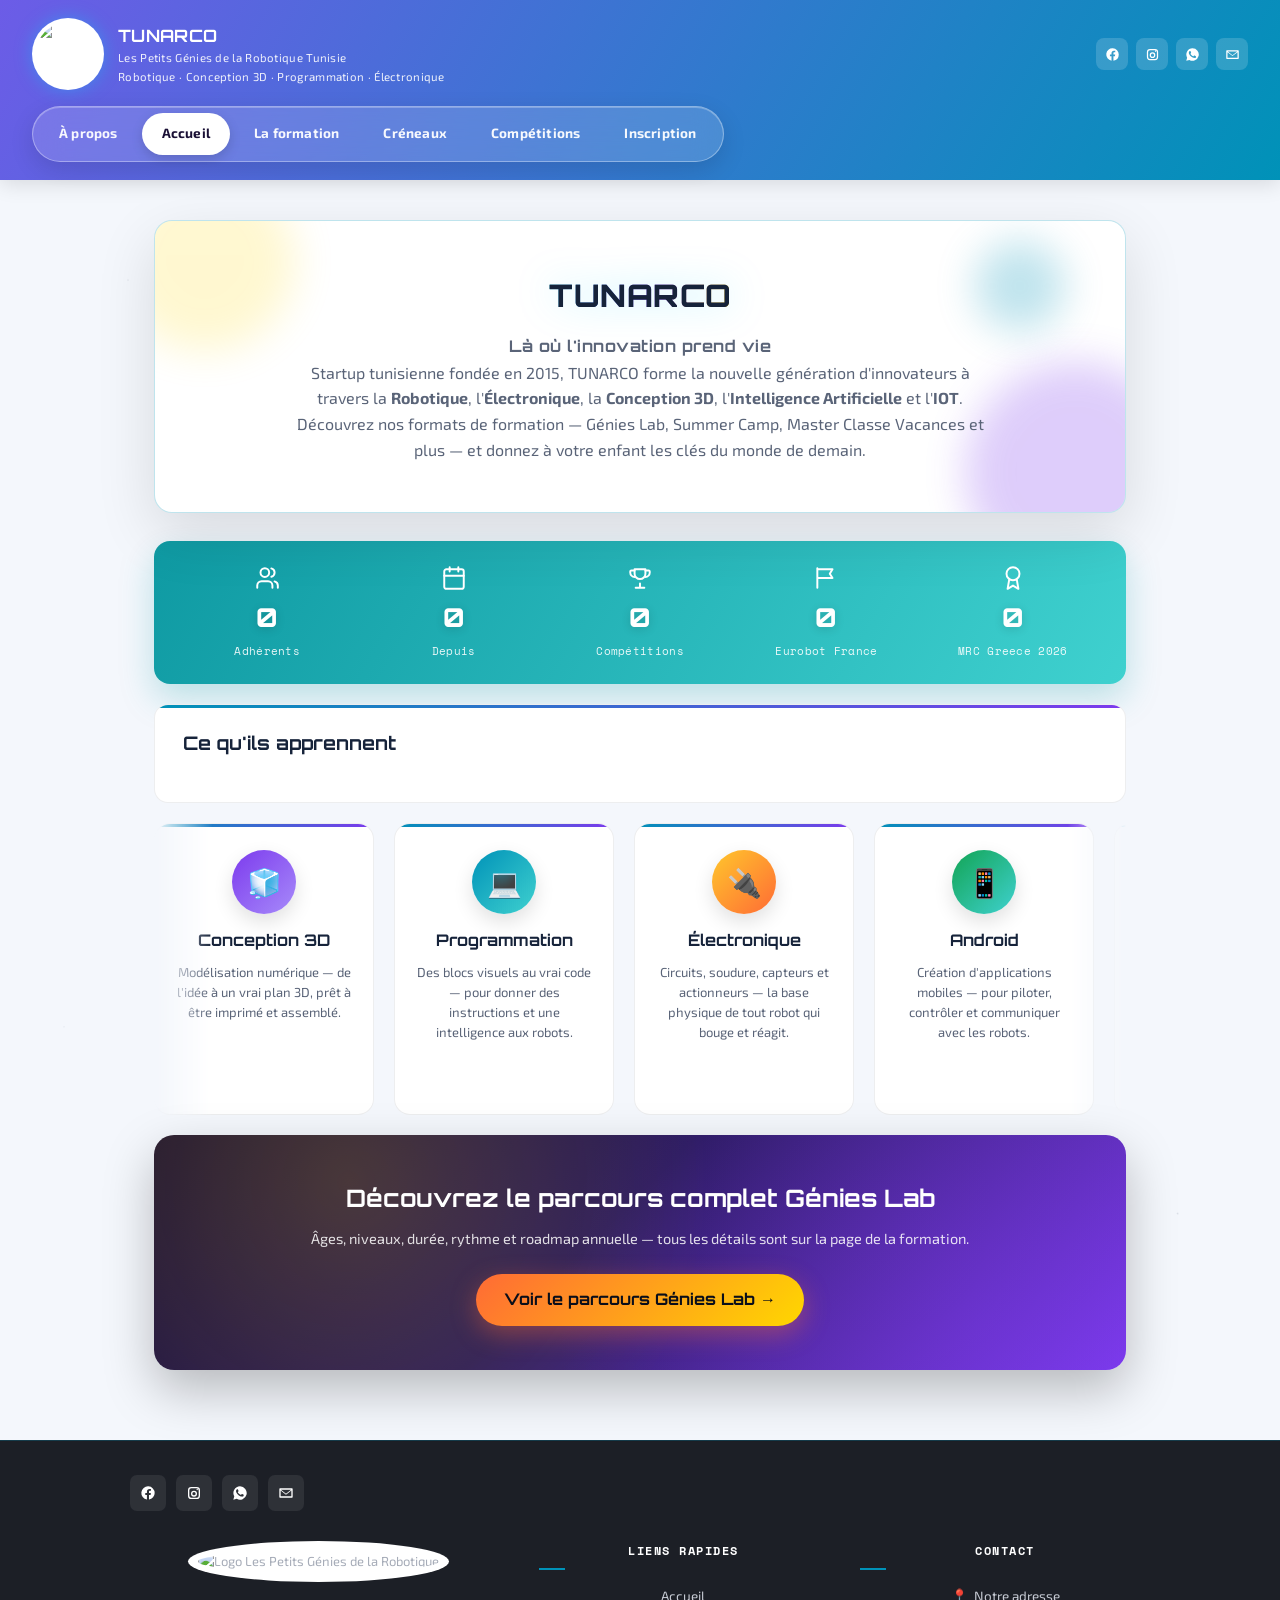
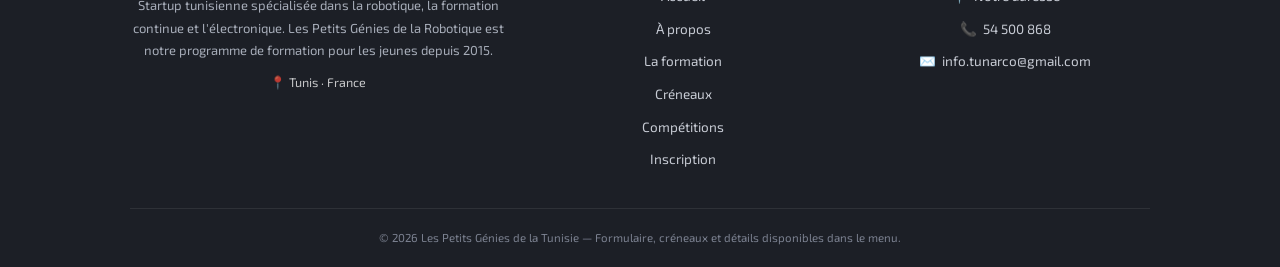
==== index.html @ b127946f "Add files via upload" ====
<!DOCTYPE html>
<html lang="fr">
<head>
<meta charset="UTF-8">
<title>Les Petits Génies de la Tunisie — Formation d'hiver 2026-2027</title>
<meta name="viewport" content="width=device-width, initial-scale=1.0">
<link rel="preconnect" href="https://fonts.googleapis.com">
<link rel="preconnect" href="https://fonts.gstatic.com" crossorigin>
<link href="https://fonts.googleapis.com/css2?family=Orbitron:wght@500;700;800;900&family=Exo+2:wght@300;400;500;600;700&family=Space+Mono:wght@400;700&display=swap" rel="stylesheet">
<link rel="stylesheet" href="style.css">
</head>
<body>
<div id="pageTransition"></div>
<header class="site-header">
  <div class="brand">
    <img class="logo-img" src="assets/logo-tunarco.png" alt="Logo TUNARCO">
    <div class="brand-text">
      <h1>TUNARCO</h1>
      <span>Les Petits Génies de la Robotique Tunisie</span>
      <span>Robotique · Conception 3D · Programmation · Électronique</span>
    </div>
  </div>
  <div class="header-social">
    <a href="https://www.facebook.com/lespetitsgeniesdelarobotique/" target="_blank" rel="noopener" aria-label="Facebook"><svg viewBox="0 0 24 24"><path d="M22 12a10 10 0 1 0-11.6 9.9v-7H7.9V12h2.5V9.8c0-2.5 1.5-3.9 3.8-3.9 1.1 0 2.2.2 2.2.2v2.4h-1.3c-1.2 0-1.6.7-1.6 1.6V12h2.8l-.4 2.9h-2.4v7A10 10 0 0 0 22 12z"/></svg></a>
    <a href="https://www.instagram.com/lpgt55/" target="_blank" rel="noopener" aria-label="Instagram"><svg viewBox="0 0 24 24"><path d="M8 3h8a5 5 0 0 1 5 5v8a5 5 0 0 1-5 5H8a5 5 0 0 1-5-5V8a5 5 0 0 1 5-5zm0 2a3 3 0 0 0-3 3v8a3 3 0 0 0 3 3h8a3 3 0 0 0 3-3V8a3 3 0 0 0-3-3H8zm4 3.5A4.5 4.5 0 1 1 7.5 13 4.5 4.5 0 0 1 12 8.5zm0 2A2.5 2.5 0 1 0 14.5 13 2.5 2.5 0 0 0 12 10.5zM17.8 6.7a1 1 0 1 1-1-1 1 1 0 0 1 1 1z"/></svg></a>
    <a href="https://wa.me/21654500868" target="_blank" rel="noopener" aria-label="WhatsApp"><svg viewBox="0 0 24 24"><path d="M12 2a10 10 0 0 0-8.6 15L2 22l5.1-1.3A10 10 0 1 0 12 2zm5.8 14.2c-.2.6-1.4 1.2-1.9 1.2-.5.1-1.1.1-1.8-.1-.4-.1-1-.3-1.7-.6-3-1.3-4.9-4.3-5.1-4.5-.1-.2-1.2-1.6-1.2-3s.8-2.1 1-2.4c.2-.2.5-.3.7-.3h.5c.2 0 .4 0 .6.4.2.5.7 1.7.8 1.9.1.2.1.4 0 .6-.1.2-.2.3-.3.5-.2.2-.3.3-.5.5-.2.2-.3.4-.1.7.2.3.8 1.3 1.7 2.1 1.2 1 2.1 1.4 2.5 1.6.3.1.5.1.7-.1.2-.2.7-.8.9-1.1.2-.3.4-.2.6-.1.2.1 1.6.7 1.8.9.2.1.4.2.4.3.1.2.1.7-.1 1.3z"/></svg></a>
    <a href="https://mail.google.com/mail/?view=cm&fs=1&to=info.tunarco@gmail.com" target="_blank" rel="noopener" aria-label="Email"><svg viewBox="0 0 24 24"><path d="M3 5h18a1 1 0 0 1 1 1v12a1 1 0 0 1-1 1H3a1 1 0 0 1-1-1V6a1 1 0 0 1 1-1zm1.4 2 7.6 6 7.6-6H4.4zM20 8.2l-8 6.3-8-6.3V17h16V8.2z"/></svg></a>
  </div>
  <nav class="main-nav">
    <a href="apropos.html">À propos</a>
    <a href="index.html" class="active">Accueil</a>
    <a href="formation.html">La formation</a>
    <a href="creneaux.html">Créneaux</a>
    <a href="planning-competitions.html">Compétitions</a>
    <a href="inscription.html">Inscription</a>
  </nav>
</header>

<main>
  <section class="hero">
    <div class="blob blob-yellow"></div>
    <div class="blob blob-turquoise"></div>
    <div class="blob blob-small"></div>
    <div class="hero-heading">
      <h2 class="admission-title">TUNARCO</h2>
      <p class="hero-tagline">Là où l'innovation prend vie</p>
    </div>

    <p class="hero-desc">
      Startup tunisienne fondée en 2015, TUNARCO forme la nouvelle génération d'innovateurs à travers la
      <strong>Robotique</strong>, l'<strong>Électronique</strong>, la <strong>Conception 3D</strong>, l'<strong>Intelligence Artificielle</strong> et l'<strong>IOT</strong>.
      Découvrez nos formats de formation — Génies Lab, Summer Camp, Master Classe Vacances et plus —
      et donnez à votre enfant les clés du monde de demain.
    </p>
  </section>

  <div class="stats-bar">
    <div class="stat-item" style="animation-delay:.05s;">
      <svg class="stat-icon" viewBox="0 0 24 24"><path d="M17 21v-2a4 4 0 0 0-4-4H7a4 4 0 0 0-4 4v2"/><circle cx="10" cy="7" r="4"/><path d="M22 21v-2a4 4 0 0 0-3-3.87"/><path d="M16 3.13a4 4 0 0 1 0 7.75"/></svg>
      <span class="stat-num" data-target="900" data-suffix="+">0</span>
      <span class="stat-label">Adhérents</span>
    </div>
    <div class="stat-item" style="animation-delay:.12s;">
      <svg class="stat-icon" viewBox="0 0 24 24"><rect x="3" y="4" width="18" height="18" rx="2"/><path d="M16 2v4M8 2v4M3 10h18"/></svg>
      <span class="stat-num" data-target="2015" data-suffix="">0</span>
      <span class="stat-label">Depuis</span>
    </div>
    <div class="stat-item" style="animation-delay:.19s;">
      <svg class="stat-icon" viewBox="0 0 24 24"><path d="M8 21h8M12 17v4M7 4h10v4a5 5 0 0 1-10 0V4z"/><path d="M7 5H4a1 1 0 0 0-1 1v1a4 4 0 0 0 4 4M17 5h3a1 1 0 0 1 1 1v1a4 4 0 0 1-4 4"/></svg>
      <span class="stat-num" data-target="50" data-suffix="+">0</span>
      <span class="stat-label">Compétitions</span>
    </div>
    <div class="stat-item" style="animation-delay:.26s;">
      <svg class="stat-icon" viewBox="0 0 24 24"><path d="M4 3v18M4 4h14l-2.5 4L18 12H4"/></svg>
      <span class="stat-num" data-target="3" data-suffix="×">0</span>
      <span class="stat-label">Eurobot France</span>
    </div>
    <div class="stat-item" style="animation-delay:.33s;">
      <svg class="stat-icon" viewBox="0 0 24 24"><circle cx="12" cy="8" r="6"/><path d="M8.5 13.5 7 22l5-3 5 3-1.5-8.5"/></svg>
      <span class="stat-num" data-target="1" data-suffix="×">0</span>
      <span class="stat-label">MRC Greece 2026</span>
    </div>
  </div>

  <div class="card">
    <h3>Ce qu'ils apprennent</h3>
  </div>

  <div class="learn-track-wrap">
    <div class="learn-track">
      <div class="learn-card">
        <div class="learn-icon learn-icon-1">🧊</div>
        <h4>Conception 3D</h4>
        <p>Modélisation numérique — de l'idée à un vrai plan 3D, prêt à être imprimé et assemblé.</p>
      </div>
      <div class="learn-card">
        <div class="learn-icon learn-icon-2">💻</div>
        <h4>Programmation</h4>
        <p>Des blocs visuels au vrai code — pour donner des instructions et une intelligence aux robots.</p>
      </div>
      <div class="learn-card">
        <div class="learn-icon learn-icon-3">🔌</div>
        <h4>Électronique</h4>
        <p>Circuits, soudure, capteurs et actionneurs — la base physique de tout robot qui bouge et réagit.</p>
      </div>
      <div class="learn-card">
        <div class="learn-icon learn-icon-4">📱</div>
        <h4>Android</h4>
        <p>Création d'applications mobiles — pour piloter, contrôler et communiquer avec les robots.</p>
      </div>
      <div class="learn-card">
        <div class="learn-icon learn-icon-5">🖨️</div>
        <h4>Impression 3D</h4>
        <p>De l'écran à l'objet réel — impression des pièces conçues pour les monter sur de vrais robots.</p>
      </div>
      <div class="learn-card">
        <div class="learn-icon learn-icon-6">🌐</div>
        <h4>IOT</h4>
        <p>Objets connectés et intelligents — capteurs, réseau et intelligence artificielle réunis dans un même robot.</p>
      </div>
      <div class="learn-card">
        <div class="learn-icon learn-icon-7">🧠</div>
        <h4>Intelligence Artificielle</h4>
        <p>Initiation à l'IA — reconnaissance, apprentissage automatique et algorithmes appliqués à la robotique.</p>
      </div>
      <div class="learn-card">
        <div class="learn-icon learn-icon-8">🤖</div>
        <h4>Robotique</h4>
        <p>Mécanique, électronique et code réunis — assembler et programmer un robot complet, du châssis au comportement.</p>
      </div>
      <!-- duplicate set for seamless loop -->
      <div class="learn-card" aria-hidden="true">
        <div class="learn-icon learn-icon-1">🧊</div>
        <h4>Conception 3D</h4>
        <p>Modélisation numérique — de l'idée à un vrai plan 3D, prêt à être imprimé et assemblé.</p>
      </div>
      <div class="learn-card" aria-hidden="true">
        <div class="learn-icon learn-icon-2">💻</div>
        <h4>Programmation</h4>
        <p>Des blocs visuels au vrai code — pour donner des instructions et une intelligence aux robots.</p>
      </div>
      <div class="learn-card" aria-hidden="true">
        <div class="learn-icon learn-icon-3">🔌</div>
        <h4>Électronique</h4>
        <p>Circuits, soudure, capteurs et actionneurs — la base physique de tout robot qui bouge et réagit.</p>
      </div>
      <div class="learn-card" aria-hidden="true">
        <div class="learn-icon learn-icon-4">📱</div>
        <h4>Android</h4>
        <p>Création d'applications mobiles — pour piloter, contrôler et communiquer avec les robots.</p>
      </div>
      <div class="learn-card" aria-hidden="true">
        <div class="learn-icon learn-icon-5">🖨️</div>
        <h4>Impression 3D</h4>
        <p>De l'écran à l'objet réel — impression des pièces conçues pour les monter sur de vrais robots.</p>
      </div>
      <div class="learn-card" aria-hidden="true">
        <div class="learn-icon learn-icon-6">🌐</div>
        <h4>IOT</h4>
        <p>Objets connectés et intelligents — capteurs, réseau et intelligence artificielle réunis dans un même robot.</p>
      </div>
      <div class="learn-card" aria-hidden="true">
        <div class="learn-icon learn-icon-7">🧠</div>
        <h4>Intelligence Artificielle</h4>
        <p>Initiation à l'IA — reconnaissance, apprentissage automatique et algorithmes appliqués à la robotique.</p>
      </div>
      <div class="learn-card" aria-hidden="true">
        <div class="learn-icon learn-icon-8">🤖</div>
        <h4>Robotique</h4>
        <p>Mécanique, électronique et code réunis — assembler et programmer un robot complet, du châssis au comportement.</p>
      </div>
    </div>
  </div>

  <div class="cta-banner">
    <h3>Découvrez le parcours complet Génies Lab</h3>
    <p>Âges, niveaux, durée, rythme et roadmap annuelle — tous les détails sont sur la page de la formation.</p>
    <a class="cta" href="genies-lab.html">Voir le parcours Génies Lab →</a>
  </div>

</main>

<footer class="site-footer-dark">
  <div class="footer-social">
    <a href="https://www.facebook.com/lespetitsgeniesdelarobotique/" target="_blank" rel="noopener" aria-label="Facebook"><svg viewBox="0 0 24 24"><path d="M22 12a10 10 0 1 0-11.6 9.9v-7H7.9V12h2.5V9.8c0-2.5 1.5-3.9 3.8-3.9 1.1 0 2.2.2 2.2.2v2.4h-1.3c-1.2 0-1.6.7-1.6 1.6V12h2.8l-.4 2.9h-2.4v7A10 10 0 0 0 22 12z"/></svg></a>
    <a href="https://www.instagram.com/lpgt55/" target="_blank" rel="noopener" aria-label="Instagram"><svg viewBox="0 0 24 24"><path d="M8 3h8a5 5 0 0 1 5 5v8a5 5 0 0 1-5 5H8a5 5 0 0 1-5-5V8a5 5 0 0 1 5-5zm0 2a3 3 0 0 0-3 3v8a3 3 0 0 0 3 3h8a3 3 0 0 0 3-3V8a3 3 0 0 0-3-3H8zm4 3.5A4.5 4.5 0 1 1 7.5 13 4.5 4.5 0 0 1 12 8.5zm0 2A2.5 2.5 0 1 0 14.5 13 2.5 2.5 0 0 0 12 10.5zM17.8 6.7a1 1 0 1 1-1-1 1 1 0 0 1 1 1z"/></svg></a>
    <a href="https://wa.me/21654500868" target="_blank" rel="noopener" aria-label="WhatsApp"><svg viewBox="0 0 24 24"><path d="M12 2a10 10 0 0 0-8.6 15L2 22l5.1-1.3A10 10 0 1 0 12 2zm5.8 14.2c-.2.6-1.4 1.2-1.9 1.2-.5.1-1.1.1-1.8-.1-.4-.1-1-.3-1.7-.6-3-1.3-4.9-4.3-5.1-4.5-.1-.2-1.2-1.6-1.2-3s.8-2.1 1-2.4c.2-.2.5-.3.7-.3h.5c.2 0 .4 0 .6.4.2.5.7 1.7.8 1.9.1.2.1.4 0 .6-.1.2-.2.3-.3.5-.2.2-.3.3-.5.5-.2.2-.3.4-.1.7.2.3.8 1.3 1.7 2.1 1.2 1 2.1 1.4 2.5 1.6.3.1.5.1.7-.1.2-.2.7-.8.9-1.1.2-.3.4-.2.6-.1.2.1 1.6.7 1.8.9.2.1.4.2.4.3.1.2.1.7-.1 1.3z"/></svg></a>
    <a href="https://mail.google.com/mail/?view=cm&fs=1&to=info.tunarco@gmail.com" target="_blank" rel="noopener" aria-label="Email"><svg viewBox="0 0 24 24"><path d="M3 5h18a1 1 0 0 1 1 1v12a1 1 0 0 1-1 1H3a1 1 0 0 1-1-1V6a1 1 0 0 1 1-1zm1.4 2 7.6 6 7.6-6H4.4zM20 8.2l-8 6.3-8-6.3V17h16V8.2z"/></svg></a>
  </div>
  <div class="footer-columns">
    <div class="footer-col">
      <img src="assets/logo-petits-genies.png" alt="Logo Les Petits Génies de la Robotique" style="height:150px;width:150px;object-fit:contain;background:#fff;border-radius:50%;padding:10px;margin-bottom:12px;">
      <p>Startup tunisienne spécialisée dans la robotique, la formation continue et l'électronique. Les Petits Génies de la Robotique est notre programme de formation pour les jeunes depuis 2015.</p>
      <p style="margin-top:8px;font-size:12.5px;color:rgba(255,255,255,.75);">📍 Tunis · France</p>
    </div>
    <div class="footer-col">
      <h4>Liens rapides</h4>
      <a href="index.html">Accueil</a>
      <a href="apropos.html">À propos</a>
      <a href="formation.html">La formation</a>
      <a href="creneaux.html">Créneaux</a>
      <a href="planning-competitions.html">Compétitions</a>
      <a href="inscription.html">Inscription</a>
    </div>
    <div class="footer-col">
      <h4>Contact</h4>
      <a href="https://maps.app.goo.gl/1cRpveEhUmThUZqv9" target="_blank" rel="noopener"><span class="foot-icon">📍</span>Notre adresse</a>
      <a href="tel:+21654500868"><span class="foot-icon">📞</span>54 500 868</a>
      <a href="https://mail.google.com/mail/?view=cm&fs=1&to=info.tunarco@gmail.com" target="_blank" rel="noopener"><span class="foot-icon">✉️</span>info.tunarco@gmail.com</a>
    </div>
  </div>
  <p class="footer-copy">© 2026 Les Petits Génies de la Tunisie — Formulaire, créneaux et détails disponibles dans le menu.</p>
</footer>
<script src="assets/interactions.js"></script>
</body>
</html>
---- style.css ----
:root{
  --primary:#0092b8;
  --primary-dark:#1a1035;
  --turquoise:#7c3aed;
  --yellow:#ffd700;
  --yellow-dark:#c9a600;
  --bg:#f4f7fc;
  --bg2:#eef2f8;
  --card:#ffffff;
  --text:#16233a;
  --muted:#5a6478;
  --border:rgba(0,146,184,.25);
  --success:#12a454;
  --red:#ff6b35;
}
*{box-sizing:border-box;}
html{scroll-behavior:smooth;}
body{
  margin:0;
  font-family:'Exo 2',"Segoe UI",Arial,sans-serif;
  background:var(--bg);
  color:var(--text);
  line-height:1.6;
  opacity:0;
  animation:pageFadeIn .5s ease forwards;
  overflow-x:hidden;
  position:relative;
}
body::before{
  content:'';
  position:fixed;inset:0;z-index:-1;pointer-events:none;
  background:
    radial-gradient(1px 1px at 10% 15%,rgba(10,35,60,.12),transparent),
    radial-gradient(1px 1px at 55% 20%,rgba(10,35,60,.14),transparent),
    radial-gradient(1.5px 1.5px at 82% 35%,rgba(10,35,60,.16),transparent),
    radial-gradient(1px 1px at 5% 55%,rgba(10,35,60,.08),transparent),
    radial-gradient(1px 1px at 70% 80%,rgba(10,35,60,.1),transparent),
    radial-gradient(1px 1px at 30% 90%,rgba(10,35,60,.09),transparent),
    radial-gradient(1.5px 1.5px at 92% 65%,rgba(10,35,60,.11),transparent);
}
@keyframes pageFadeIn{
  from{opacity:0;transform:translateY(8px);}
  to{opacity:1;transform:translateY(0);}
}
h1,h2,h3,h4,
.admission-title,
.month-chip,
.year-badge,
.cta,
button.submit-btn,
.road-card h4,
.journey-node-label,
.snake-label{
  font-family:'Orbitron',sans-serif;
}

/* transition overlay for page-to-page "glissement" */
#pageTransition{
  position:fixed;inset:0;z-index:9999;
  background:linear-gradient(120deg,var(--turquoise),var(--primary));
  transform:translateX(-100%);
  pointer-events:none;
}
#pageTransition.leaving{
  animation:slideOverIn .45s cubic-bezier(.6,0,.4,1) forwards;
}
@keyframes slideOverIn{
  from{transform:translateX(-100%);}
  to{transform:translateX(0);}
}

header.site-header{
  background:linear-gradient(120deg,#6c5ce7,var(--primary),var(--turquoise));
  background-size:200% 200%;
  animation:headerShift 10s ease infinite;
  color:#fff;
  padding:18px 32px;
  display:flex;
  align-items:center;
  justify-content:space-between;
  flex-wrap:wrap;
  gap:16px;
  position:sticky;top:0;z-index:100;
  box-shadow:0 4px 20px rgba(0,0,0,.12);
}
@keyframes headerShift{
  0%,100%{background-position:0% 50%;}
  50%{background-position:100% 50%;}
}
.brand{
  display:flex;
  align-items:center;
  gap:14px;
}
.logo-img{
  width:72px;height:72px;border-radius:50%;
  background:#fff;
  padding:4px;
  object-fit:contain;
  box-shadow:0 0 18px rgba(0,212,255,.35);
  transition:transform .35s cubic-bezier(.34,1.56,.64,1);
}
.brand:hover .logo-img{
  transform:rotate(-8deg) scale(1.08);
}
.brand-text h1{margin:0;font-size:17px;letter-spacing:.3px;font-family:'Orbitron',sans-serif;color:#fff;}
.brand-text span{display:block;font-size:11.5px;opacity:.9;font-family:'Exo 2',sans-serif;color:#fff;letter-spacing:.3px;}
.header-social{
  display:flex;gap:8px;
  order:2;
}
.header-social a{
  width:32px;height:32px;border-radius:8px;
  background:rgba(255,255,255,.16);
  display:flex;align-items:center;justify-content:center;
  color:#fff;transition:background .25s ease, transform .25s ease;
}
.header-social a:hover{background:rgba(255,255,255,.32);transform:translateY(-2px);}
.header-social svg{width:15px;height:15px;fill:currentColor;}
nav.main-nav{
  display:flex;gap:4px;flex-wrap:wrap;
  order:3;
  background:rgba(255,255,255,.14);
  backdrop-filter:blur(14px);
  -webkit-backdrop-filter:blur(14px);
  border:1px solid rgba(255,255,255,.35);
  border-radius:999px;
  padding:6px;
  box-shadow:0 8px 24px rgba(0,0,0,.12), inset 0 1px 0 rgba(255,255,255,.25);
}
nav.main-nav a{
  position:relative;
  color:rgba(255,255,255,.95);text-decoration:none;
  padding:10px 20px;border-radius:999px;
  font-size:13.5px;font-weight:700;
  font-family:'Exo 2',sans-serif;
  letter-spacing:.2px;
  transition:background .25s, transform .25s, color .25s;
}
nav.main-nav a:hover{background:rgba(255,255,255,.2);}
nav.main-nav a.active{background:#fff;color:var(--primary-dark);box-shadow:0 4px 12px rgba(0,0,0,.15);}

@media (max-width:700px){
  header.site-header{padding:14px 16px;gap:10px;}
  .logo-img{width:52px;height:52px;}
  .brand{gap:9px;}
  .brand-text h1{font-size:14.5px;}
  .brand-text span{font-size:10px;}
  .header-social a{width:28px;height:28px;}
  .header-social svg{width:13px;height:13px;}
  nav.main-nav{justify-content:center;width:100%;border-radius:16px;padding:5px;gap:3px;}
  nav.main-nav a{padding:8px 12px;font-size:12px;}
}
@media (max-width:420px){
  .brand-text{display:none;}
}

main{max-width:1020px;margin:0 auto;padding:40px 24px 60px;position:relative;}

.hero{
  position:relative;
  background:var(--card);
  border:1px solid var(--border);
  border-radius:18px;
  padding:50px 40px;
  text-align:center;
  margin-bottom:28px;
  overflow:hidden;
  isolation:isolate;
  box-shadow:0 20px 60px rgba(0,0,0,.12);
}
.blob{
  position:absolute;
  border-radius:50%;
  filter:blur(20px);
  opacity:.35;
  z-index:-1;
  transition:transform .25s ease-out;
  pointer-events:none;
}
.blob-yellow{width:180px;height:180px;background:var(--yellow);top:-50px;left:-40px;opacity:.18;}
.blob-turquoise{width:220px;height:220px;background:var(--turquoise);bottom:-70px;right:-60px;opacity:.25;}
.blob-small{width:90px;height:90px;background:var(--primary);top:20px;right:60px;opacity:.25;}

.hero h2{font-size:31px;color:var(--text);margin-bottom:8px;}
.hero-heading{
  display:flex;flex-direction:column;align-items:center;
  gap:14px;
  position:relative;z-index:1;
}
.hero-heading .admission-title{margin:0;}
.hero-heading .year-badge{margin:0;}
.hero-tagline{
  font-weight:700;color:var(--primary);font-size:16px;
  font-family:'Orbitron',sans-serif;letter-spacing:.5px;
  margin:0;text-align:center;
}
.hero-desc{margin-top:22px;}
@media (max-width:600px){
  .hero-tagline{font-size:14px;}
}
.admission-title{
  font-size:58px;
  font-weight:800;
  margin:6px 0 14px;
  background:linear-gradient(100deg,var(--primary),var(--turquoise) 60%,var(--yellow));
  -webkit-background-clip:text;
  background-clip:text;
  color:transparent;
  letter-spacing:.5px;
  animation:popIn .55s cubic-bezier(.34,1.56,.64,1) .05s both, glFloat 3.2s ease-in-out .6s infinite;
  filter:drop-shadow(0 0 18px rgba(0,212,255,.25));
}
@media (max-width:600px){
  .admission-title{font-size:36px;}
}
.year-badge{
  display:inline-block;background:var(--yellow);color:var(--primary-dark);
  padding:5px 16px;border-radius:20px;font-size:13px;font-weight:700;
  margin-bottom:16px;
  animation:popIn .5s cubic-bezier(.34,1.56,.64,1) .1s both;
}

.page-banner{
  text-align:center;
  padding:28px 20px 8px;
  margin-bottom:6px;
}
.page-banner .admission-title{font-size:46px;margin-bottom:8px;}
.page-banner .year-badge{margin-bottom:0;}

/* ---------- Génies Lab sticker badge (unused by default, kept for reuse) ---------- */
.gl-sticker{
  position:relative;
  display:inline-block;
  background:var(--card);
  border:5px solid var(--turquoise);
  border-radius:16px;
  padding:16px 40px 12px;
  box-shadow:0 8px 24px rgba(124,58,237,.3);
  animation:popIn .6s cubic-bezier(.34,1.56,.64,1) both, glFloat 3.2s ease-in-out .6s infinite;
  transition:transform .3s ease, box-shadow .3s ease;
}
.gl-sticker:hover{
  transform:scale(1.04);
  box-shadow:0 12px 30px rgba(124,58,237,.4);
  animation-play-state:paused;
}
@keyframes glFloat{
  0%,100%{transform:translateY(0);}
  50%{transform:translateY(-6px);}
}
.gl-title{
  margin:0;
  font-family:'Orbitron',sans-serif;
  font-weight:700;
  font-size:52px;
  line-height:1.1;
  letter-spacing:1px;
  word-spacing:12px;
  color:var(--text);
  -webkit-text-stroke:2px var(--turquoise);
  paint-order:stroke fill;
  text-shadow:0 0 20px rgba(124,58,237,.5);
  white-space:nowrap;
}
.gl-year{
  margin:4px 0 0;
  font-family:'Orbitron',sans-serif;
  font-weight:700;
  font-size:22px;
  letter-spacing:3px;
  color:var(--primary);
}
.gl-sparkle{
  position:absolute;top:-10px;right:-6px;
  font-size:22px;
  animation:glTwinkle 1.8s ease-in-out infinite;
}
@keyframes glTwinkle{
  0%,100%{opacity:.4;transform:scale(.8) rotate(0deg);}
  50%{opacity:1;transform:scale(1.15) rotate(15deg);}
}
@media (max-width:600px){
  .gl-title{font-size:30px;-webkit-text-stroke-width:1.5px;word-spacing:6px;}
  .gl-year{font-size:15px;}
  .gl-sticker{padding:12px 22px 10px;}
}
@keyframes popIn{
  from{opacity:0;transform:scale(.7);}
  to{opacity:1;transform:scale(1);}
}
.contact-bar{
  display:flex;flex-wrap:wrap;justify-content:center;gap:10px;
  margin:14px 0 8px;position:relative;z-index:1;
}
.contact-btn{
  display:inline-flex;align-items:center;gap:7px;
  background:rgba(10,20,40,.03);
  border:1px solid var(--border);
  color:var(--text);
  text-decoration:none;
  padding:8px 16px;border-radius:24px;
  font-size:13px;font-weight:600;
  font-family:'Space Mono',monospace;
  transition:transform .25s ease, border-color .25s ease, background .25s ease, box-shadow .25s ease;
}
.contact-icon{font-size:14px;line-height:1;}
.contact-btn:hover{
  transform:translateY(-3px);
  border-color:var(--primary);
  background:rgba(0,212,255,.08);
  box-shadow:0 8px 20px rgba(0,212,255,.2);
  color:var(--primary);
}
@media (max-width:600px){
  .contact-btn{font-size:12px;padding:7px 12px;}
}
.hero p{color:var(--muted);font-size:16px;max-width:700px;margin:0 auto;position:relative;z-index:1;}
.cta{
  display:inline-block;margin-top:22px;background:linear-gradient(135deg,var(--red),var(--yellow));
  color:#0a0e1a;padding:13px 28px;border-radius:40px;text-decoration:none;
  font-weight:700;transition:transform .25s, box-shadow .25s, background .25s;
  box-shadow:0 8px 26px rgba(255,107,53,.4);
  position:relative;z-index:1;
}
.cta:hover{
  transform:translateY(-3px) scale(1.03);
  box-shadow:0 12px 34px rgba(255,107,53,.55);
}

.stats-bar{
  display:flex;flex-wrap:wrap;justify-content:space-between;gap:16px;
  background:linear-gradient(120deg,#0f9aa3,#3fd1cf);
  border-radius:16px;
  padding:24px 28px;
  margin-bottom:20px;
  box-shadow:0 14px 34px rgba(15,154,163,.25);
}
.stat-item{
  flex:1 1 120px;
  display:flex;flex-direction:column;align-items:center;text-align:center;
  opacity:0;
  animation:cardRise .5s cubic-bezier(.34,1.56,.64,1) forwards;
  transition:transform .25s ease;
}
.stat-item:hover{transform:translateY(-4px) scale(1.05);}
.stat-icon{
  width:26px;height:26px;margin-bottom:6px;
  stroke:#fff;fill:none;stroke-width:1.8;stroke-linecap:round;stroke-linejoin:round;
}
.stat-num{
  font-family:'Orbitron',sans-serif;font-weight:800;font-size:26px;color:#fff;
  text-shadow:0 2px 10px rgba(0,0,0,.15);
}
.stat-label{
  font-family:'Space Mono',monospace;font-size:11px;color:rgba(255,255,255,.9);
  letter-spacing:.3px;margin-top:4px;
}
@media (max-width:700px){
  .stats-bar{padding:20px;}
  .stat-num{font-size:21px;}
}

.age-track-wrap{
  overflow:hidden;position:relative;margin-bottom:22px;
  -webkit-mask-image:linear-gradient(90deg,transparent,#000 6%,#000 94%,transparent);
  mask-image:linear-gradient(90deg,transparent,#000 6%,#000 94%,transparent);
}
.age-track{
  display:flex;gap:18px;width:max-content;
  animation:ageScroll 30s linear infinite;
}
.age-track-wrap:hover .age-track{animation-play-state:paused;}
@keyframes ageScroll{
  from{transform:translateX(0);}
  to{transform:translateX(-50%);}
}
.age-card{
  flex:0 0 230px;
  border-radius:16px;
  padding:20px 18px;
  color:#fff;
  box-shadow:0 10px 26px rgba(0,0,0,.15);
  transition:transform .25s ease, box-shadow .25s ease;
}
.age-card:hover{transform:translateY(-6px) scale(1.03);box-shadow:0 16px 34px rgba(0,0,0,.22);}
.age-badge{
  display:flex;flex-direction:column;align-items:flex-start;gap:2px;
  font-family:'Orbitron',sans-serif;font-weight:800;font-size:17px;
  background:rgba(255,255,255,.2);padding:8px 14px;border-radius:10px;margin-bottom:12px;
}
.age-badge small{
  font-family:'Space Mono',monospace;font-weight:400;font-size:11px;
  letter-spacing:.3px;opacity:.9;
}
.age-tools{display:flex;flex-wrap:wrap;gap:6px;margin-bottom:12px;}
.age-tool{
  background:rgba(255,255,255,.2);font-size:11px;padding:4px 9px;border-radius:14px;
  font-family:'Space Mono',monospace;
}
.age-tagline{font-size:12.5px;line-height:1.55;margin:0;opacity:.97;}
.age-c1{background:linear-gradient(160deg,#ec4899,#f472b6);}
.age-c2{background:linear-gradient(160deg,#7c3aed,#a78bfa);}
.age-c3{background:linear-gradient(160deg,#0092b8,#3fd1cf);}
.age-c4{background:linear-gradient(160deg,#12a454,#4ade80);}
.age-c5{background:linear-gradient(160deg,#ff6b35,#ffc72c);}
@media (max-width:600px){
  .age-card{flex:0 0 200px;padding:16px 14px;}
}

.gallery-track-wrap{
  overflow:hidden;position:relative;margin-bottom:22px;
  -webkit-mask-image:linear-gradient(90deg,transparent,#000 6%,#000 94%,transparent);
  mask-image:linear-gradient(90deg,transparent,#000 6%,#000 94%,transparent);
}
.gallery-track{
  display:flex;gap:16px;width:max-content;
  animation:galleryScroll 40s linear infinite;
}
.gallery-track-wrap:hover .gallery-track{animation-play-state:paused;}
@keyframes galleryScroll{
  from{transform:translateX(0);}
  to{transform:translateX(-50%);}
}
.gallery-card{
  flex:0 0 180px;
  aspect-ratio:4/3;
  border-radius:14px;
  border:2px dashed var(--turquoise);
  background:linear-gradient(135deg,rgba(0,146,184,.06),rgba(255,215,0,.06));
  display:flex;flex-direction:column;align-items:center;justify-content:center;
  gap:8px;
  transition:transform .3s ease, box-shadow .3s ease, border-color .3s ease;
}
.gallery-card:hover{
  transform:translateY(-5px) scale(1.03);
  box-shadow:0 14px 30px rgba(0,0,0,.12);
  border-color:var(--yellow);
}
.gallery-icon{font-size:30px;}
.gallery-label{font-size:11.5px;color:var(--muted);font-weight:600;font-family:'Space Mono',monospace;}
@media (max-width:600px){
  .gallery-card{flex:0 0 140px;}
}

.learn-track-wrap{
  overflow:hidden;position:relative;margin-bottom:20px;
  -webkit-mask-image:linear-gradient(90deg,transparent,#000 6%,#000 94%,transparent);
  mask-image:linear-gradient(90deg,transparent,#000 6%,#000 94%,transparent);
}
.learn-track{
  display:flex;gap:20px;width:max-content;
  animation:learnScroll 36s linear infinite;
}
.learn-track-wrap:hover .learn-track{animation-play-state:paused;}
@keyframes learnScroll{
  from{transform:translateX(0);}
  to{transform:translateX(-50%);}
}
.learn-card{
  flex:0 0 220px;
  background:var(--card);border:1px solid rgba(10,20,40,.07);border-radius:16px;
  padding:26px 20px;text-align:center;position:relative;overflow:hidden;
  transition:transform .3s ease, box-shadow .3s ease, border-color .3s ease;
}
.learn-card::before{
  content:'';position:absolute;top:0;left:0;right:0;height:3px;
  background:linear-gradient(90deg,var(--primary),var(--turquoise));
}
.learn-card:hover{
  transform:translateY(-6px);
  box-shadow:0 18px 40px rgba(0,0,0,.1);
  border-color:rgba(0,146,184,.3);
}
.learn-icon{
  width:64px;height:64px;border-radius:50%;
  display:flex;align-items:center;justify-content:center;
  font-size:28px;margin:0 auto 14px;
  animation:iconFloat 3s ease-in-out infinite;
  box-shadow:0 8px 20px rgba(0,0,0,.12);
}
.learn-card:hover .learn-icon{animation-play-state:paused;transform:scale(1.1) rotate(6deg);}
.learn-icon-1{background:linear-gradient(135deg,#7c3aed,#a78bfa);}
.learn-icon-2{background:linear-gradient(135deg,#0092b8,#3fd1cf);}
.learn-icon-3{background:linear-gradient(135deg,#ffc72c,#ff6b35);}
.learn-icon-4{background:linear-gradient(135deg,#12a454,#3fd1cf);}
.learn-icon-5{background:linear-gradient(135deg,#ff6b35,#ffc72c);}
.learn-icon-6{background:linear-gradient(135deg,#0092b8,#7c3aed);}
.learn-icon-7{background:linear-gradient(135deg,#ec4899,#f472b6);}
.learn-icon-8{background:linear-gradient(135deg,#12a454,#0092b8);}
.learn-card h4{margin:0 0 8px;color:var(--text);font-family:'Orbitron',sans-serif;font-size:16px;}
.learn-card p{margin:0;font-size:13px;color:var(--muted);line-height:1.55;}
@media (max-width:600px){
  .learn-card{flex:0 0 190px;padding:20px 16px;}
}

.card{
  position:relative;
  background:var(--card);border:1px solid rgba(10,20,40,.07);
  border-radius:14px;padding:24px 28px;margin-bottom:20px;
  transition:transform .3s ease, box-shadow .3s ease, border-color .3s ease;
  overflow:hidden;
}
.card::before{
  content:'';position:absolute;top:0;left:0;right:0;height:3px;
  background:linear-gradient(90deg,var(--primary),var(--turquoise));
}
.card:hover{
  transform:translateY(-5px);
  box-shadow:0 18px 40px rgba(0,0,0,.12), 0 0 20px rgba(0,212,255,.08);
  border-color:rgba(0,212,255,.3);
}
.card h3{color:var(--text);margin-top:0;font-family:'Orbitron',sans-serif;}

.icon-card{
  opacity:0;
  animation:cardRise .55s cubic-bezier(.34,1.56,.64,1) forwards;
}
@keyframes cardRise{
  from{opacity:0;transform:translateY(18px);}
  to{opacity:1;transform:translateY(0);}
}
.card-icon{
  display:inline-block;
  font-size:32px;
  margin-bottom:10px;
  animation:iconFloat 3s ease-in-out infinite;
  transition:transform .3s ease;
}
@keyframes iconFloat{
  0%,100%{transform:translateY(0) rotate(0deg);}
  50%{transform:translateY(-6px) rotate(-4deg);}
}
.icon-card:hover .card-icon{
  transform:scale(1.25) rotate(8deg);
  animation-play-state:paused;
}
.icon-card.comp-theme{
  border-color:rgba(255,215,0,.3);
  background:linear-gradient(160deg,rgba(255,215,0,.06),var(--card));
}
.icon-card.comp-theme::before{background:linear-gradient(90deg,var(--yellow),var(--red));}
.icon-card.comp-theme:hover{border-color:var(--yellow);}
.grid-2{display:grid;grid-template-columns:repeat(auto-fit,minmax(230px,1fr));gap:20px;}

/* ---------- Timeline infographique en zigzag (accueil) ---------- */
.timeline{position:relative;padding:20px 0 4px;margin-top:6px;}
.timeline::before{
  content:'';position:absolute;left:50%;top:6px;bottom:6px;
  border-left:3px dotted rgba(0,146,184,.35);
  transform:translateX(-50%);
}
.timeline-item{
  position:relative;width:50%;padding-bottom:44px;
  opacity:0;animation:cardRise .55s cubic-bezier(.34,1.56,.64,1) forwards;
}
.timeline-item:last-child{padding-bottom:0;}
.timeline-item:nth-child(odd){left:0;padding-right:46px;text-align:right;}
.timeline-item:nth-child(even){left:50%;padding-left:46px;text-align:left;}
.timeline-icon-wrap{
  position:absolute;top:0;
  width:64px;height:64px;border-radius:50%;
  display:flex;align-items:center;justify-content:center;
  font-size:25px;z-index:1;
  box-shadow:0 8px 20px rgba(0,0,0,.15);
  animation:iconFloat 3s ease-in-out infinite;
}
.timeline-item:nth-child(odd) .timeline-icon-wrap{right:-32px;}
.timeline-item:nth-child(even) .timeline-icon-wrap{left:-32px;}
.timeline-item:hover .timeline-icon-wrap{animation-play-state:paused;transform:scale(1.08);}
.timeline-num{
  position:absolute;top:-6px;
  background:var(--text);color:#fff;
  font-family:'Space Mono',monospace;font-size:10px;font-weight:700;
  padding:2px 6px;border-radius:10px;
  border:2px solid var(--card);
}
.timeline-item:nth-child(odd) .timeline-num{right:-8px;}
.timeline-item:nth-child(even) .timeline-num{left:-8px;}
.timeline-card{
  display:inline-block;background:var(--card);border-radius:26px;
  padding:16px 22px;max-width:100%;text-align:left;
  border:1px solid rgba(10,20,40,.07);
  box-shadow:0 8px 20px rgba(0,0,0,.06);
  transition:transform .3s ease, box-shadow .3s ease;
}
.timeline-item:nth-child(odd) .timeline-card{border-radius:26px 6px 26px 26px;}
.timeline-item:nth-child(even) .timeline-card{border-radius:6px 26px 26px 26px;}
.timeline-item:hover .timeline-card{transform:translateY(-4px);box-shadow:0 14px 30px rgba(0,0,0,.12);}
.timeline-card h4{margin:0 0 6px;font-family:'Orbitron',sans-serif;font-size:15.5px;color:var(--text);text-align:left;}
.timeline-card p{margin:0;font-size:13px;color:var(--muted);line-height:1.55;text-align:left;}
.timeline-c1 .timeline-icon-wrap{background:linear-gradient(135deg,var(--primary),var(--turquoise));color:#fff;}
.timeline-c2 .timeline-icon-wrap{background:linear-gradient(135deg,#12a454,#4ade80);color:#fff;}
.timeline-c3 .timeline-icon-wrap{background:linear-gradient(135deg,#7c3aed,#a78bfa);color:#fff;}
.timeline-c4 .timeline-icon-wrap{background:linear-gradient(135deg,var(--yellow),var(--red));color:#0a0e1a;}
.timeline-c5 .timeline-icon-wrap{background:linear-gradient(135deg,#0092b8,#12a454);color:#fff;}
@media (max-width:700px){
  .timeline::before{left:26px;}
  .timeline-item, .timeline-item:nth-child(odd), .timeline-item:nth-child(even){
    width:100%;left:0;text-align:left;padding-left:60px;padding-right:0;
  }
  .timeline-item:nth-child(odd) .timeline-icon-wrap,
  .timeline-item:nth-child(even) .timeline-icon-wrap{left:-6px;right:auto;width:52px;height:52px;font-size:20px;}
  .timeline-item:nth-child(odd) .timeline-num,
  .timeline-item:nth-child(even) .timeline-num{left:38px;right:auto;}
  .timeline-item:nth-child(odd) .timeline-card,
  .timeline-item:nth-child(even) .timeline-card{border-radius:6px 20px 20px 20px;}
  .timeline-card p{text-align:left;}
}

/* ---------- Spotlight + CTA banner (page À propos) ---------- */
.spotlight-card{
  display:flex;align-items:center;gap:24px;
  background:linear-gradient(160deg,var(--card),rgba(0,146,184,.05));
  border:1px solid rgba(0,146,184,.2);border-radius:18px;
  padding:30px 32px;margin-bottom:20px;
  box-shadow:0 16px 40px rgba(0,0,0,.08);
  position:relative;overflow:hidden;
}
.spotlight-card::before{
  content:'';position:absolute;top:0;left:0;right:0;height:4px;
  background:linear-gradient(90deg,var(--yellow),var(--red),var(--turquoise),var(--primary));
}
.spotlight-icon{
  flex-shrink:0;width:78px;height:78px;border-radius:50%;
  display:flex;align-items:center;justify-content:center;font-size:34px;
  background:linear-gradient(135deg,var(--yellow),var(--red));
  box-shadow:0 10px 26px rgba(255,107,53,.35);
  animation:iconFloat 3s ease-in-out infinite;
}
.spotlight-icon-alt{
  background:linear-gradient(135deg,var(--primary),var(--turquoise));
  box-shadow:0 10px 26px rgba(0,146,184,.35);
}
.spotlight-body h3{margin:0 0 8px;font-family:'Orbitron',sans-serif;color:var(--text);}
.spotlight-body p{margin:0;font-size:14.5px;color:var(--muted);line-height:1.65;}
@media (max-width:600px){
  .spotlight-card{flex-direction:column;text-align:center;padding:26px 22px;}
}

.cta-banner{
  text-align:center;border-radius:20px;padding:44px 30px;margin-top:8px;
  background:linear-gradient(135deg,var(--primary-dark),#2a1a5e 45%,var(--turquoise));
  box-shadow:0 20px 50px rgba(0,0,0,.25);
  position:relative;overflow:hidden;
}
.cta-banner::before{
  content:'';position:absolute;inset:0;
  background:radial-gradient(circle at 20% 20%, rgba(255,215,0,.18), transparent 45%),
             radial-gradient(circle at 85% 80%, rgba(124,58,237,.3), transparent 50%);
}
.cta-banner h3{
  position:relative;z-index:1;color:#fff;font-family:'Orbitron',sans-serif;
  font-size:24px;margin:0 0 10px;
}
.cta-banner p{
  position:relative;z-index:1;color:rgba(255,255,255,.85);font-size:14.5px;
  margin:0 0 4px;
}
.cta-banner .cta{margin-top:20px;}

/* ---------- Carte-réseau "globe" premium (page À propos) ---------- */
.globe-card{
  position:relative;min-height:340px;margin-top:16px;
  border-radius:22px;overflow:hidden;padding:20px;
  background:
    radial-gradient(circle at 25% 15%, rgba(124,58,237,.4), transparent 55%),
    radial-gradient(circle at 85% 85%, rgba(0,146,184,.4), transparent 55%),
    linear-gradient(160deg,#0a1230,#141b3d 55%,#1a1035);
  box-shadow:0 22px 54px rgba(0,0,0,.35);
}
.globe-card::before{
  content:'';position:absolute;inset:0;pointer-events:none;
  background:radial-gradient(rgba(255,255,255,.14) 1px, transparent 1px) 0 0/22px 22px;
  opacity:.5;
}
.globe-svg{position:absolute;inset:0;width:100%;height:100%;z-index:1;}
.globe-line{stroke-dasharray:3 3;animation:dashFlow 2.5s linear infinite;filter:drop-shadow(0 0 3px rgba(255,215,0,.5));}
@keyframes dashFlow{to{stroke-dashoffset:-12;}}
.globe-pin{
  position:absolute;transform:translate(-50%,-50%);
  display:flex;flex-direction:column;align-items:center;z-index:2;
  opacity:0;animation:cardRise .6s cubic-bezier(.34,1.56,.64,1) forwards;
}
.globe-ring{
  position:absolute;top:0;width:48px;height:48px;border-radius:50%;
  border:2px solid rgba(255,215,0,.65);
  animation:pingRing 2.2s ease-out infinite;
}
@keyframes pingRing{
  0%{transform:scale(.55);opacity:.9;}
  100%{transform:scale(2);opacity:0;}
}
.globe-dot{
  position:relative;width:48px;height:48px;border-radius:50%;
  display:flex;align-items:center;justify-content:center;font-size:21px;
  background:linear-gradient(135deg,var(--yellow),var(--red));
  box-shadow:0 8px 22px rgba(0,0,0,.4);border:3px solid rgba(255,255,255,.9);
  animation:iconFloat 3s ease-in-out infinite;
}
.globe-pin:hover .globe-dot{animation-play-state:paused;transform:scale(1.12);}
.globe-label{
  margin-top:9px;background:rgba(255,255,255,.12);backdrop-filter:blur(6px);
  -webkit-backdrop-filter:blur(6px);
  border:1px solid rgba(255,255,255,.25);border-radius:10px;padding:6px 13px;
  text-align:center;white-space:nowrap;
}
.globe-label strong{display:block;color:#fff;font-family:'Orbitron',sans-serif;font-size:13px;}
.globe-label small{color:rgba(255,255,255,.75);font-family:'Space Mono',monospace;font-size:10px;}
.globe-pin-hq .globe-dot{
  width:58px;height:58px;font-size:25px;
  background:linear-gradient(135deg,var(--turquoise),#a78bfa);
}
.globe-pin-hq .globe-ring{width:58px;height:58px;border-color:rgba(124,58,237,.7);}
@media (max-width:700px){
  .globe-card{min-height:0;padding:26px 14px 34px;display:flex;flex-direction:column;align-items:center;gap:26px;}
  .globe-svg{display:none;}
  .globe-pin{position:static;transform:none;}
}

/* ---------- Carte-réseau "hub" (page À propos) ---------- */
.hub-map{
  position:relative;min-height:340px;margin-top:16px;
  border-radius:20px;border:1px solid rgba(0,146,184,.15);
  background:
    radial-gradient(rgba(0,146,184,.22) 1.6px, transparent 1.6px) 0 0/20px 20px,
    linear-gradient(160deg, rgba(0,146,184,.08), rgba(124,58,237,.08));
  box-shadow:inset 0 0 0 1px rgba(255,255,255,.4), 0 14px 34px rgba(0,0,0,.08);
  overflow:hidden;
}
.hub-svg{position:absolute;inset:0;width:100%;height:100%;}
.hub-center{
  position:absolute;left:24%;top:50%;transform:translate(-50%,-50%);
  width:150px;height:150px;border-radius:50%;
  background:linear-gradient(160deg,var(--card),rgba(0,146,184,.08));
  border:4px solid rgba(0,146,184,.35);
  box-shadow:0 16px 40px rgba(0,146,184,.25), 0 0 0 8px rgba(0,146,184,.08);
  display:flex;flex-direction:column;align-items:center;justify-content:center;
  text-align:center;z-index:1;
  opacity:0;animation:cardRise .55s cubic-bezier(.34,1.56,.64,1) forwards;
}
.hub-title{font-family:'Orbitron',sans-serif;font-weight:800;font-size:18px;color:var(--text);letter-spacing:.5px;}
.hub-sub{font-family:'Space Mono',monospace;font-size:10.5px;color:var(--muted);margin-top:4px;}
.hub-node{
  position:absolute;left:66%;transform:translate(-50%,-50%);
  display:flex;align-items:center;gap:12px;z-index:1;
  opacity:0;animation:cardRise .55s cubic-bezier(.34,1.56,.64,1) forwards;
}
.hub-dot{
  flex-shrink:0;width:52px;height:52px;border-radius:50%;
  display:flex;align-items:center;justify-content:center;
  color:#fff;font-family:'Orbitron',sans-serif;font-weight:800;font-size:13px;
  box-shadow:0 8px 20px rgba(0,0,0,.25);border:4px solid var(--card);
  animation:iconFloat 3s ease-in-out infinite;
}
.hub-node:hover .hub-dot{animation-play-state:paused;transform:scale(1.12);}
.hub-dot-1{background:linear-gradient(135deg,var(--turquoise),#a78bfa);}
.hub-dot-2{background:linear-gradient(135deg,var(--yellow),var(--red));}
.hub-dot-3{background:linear-gradient(135deg,#7c3aed,#c084fc);}
.hub-pill{
  display:flex;align-items:center;gap:9px;
  background:var(--card);border:1px solid rgba(10,20,40,.08);border-radius:12px;
  padding:10px 16px;box-shadow:0 8px 20px rgba(0,0,0,.1);
  transition:transform .25s ease, box-shadow .25s ease;
  white-space:nowrap;
}
.hub-node:hover .hub-pill{transform:translateX(5px);box-shadow:0 12px 26px rgba(0,0,0,.15);}
.hub-icon{font-size:19px;}
.hub-pill strong{font-family:'Orbitron',sans-serif;font-size:14px;color:var(--text);}
.hub-pill small{font-family:'Space Mono',monospace;font-size:10.5px;color:var(--muted);margin-left:3px;}
@media (max-width:700px){
  .hub-map{min-height:0;padding:26px 16px;}
  .hub-svg{display:none;}
  .hub-center{position:static;transform:none;margin:0 auto 22px;}
  .hub-node{position:static;transform:none;margin-bottom:14px;}
  .hub-node:last-child{margin-bottom:0;}
}

.photo-stack-wrap{
  overflow:hidden;position:relative;margin:22px 0 6px;padding:24px 0;
  -webkit-mask-image:linear-gradient(90deg,transparent,#000 6%,#000 94%,transparent);
  mask-image:linear-gradient(90deg,transparent,#000 6%,#000 94%,transparent);
}
.photo-stack-track{
  display:flex;width:max-content;
  animation:galleryScroll 142s linear infinite;
}
.photo-stack-wrap:hover .photo-stack-track{animation-play-state:paused;}
.photo-card{
  flex:0 0 190px;margin-left:-38px;aspect-ratio:4/3;
  border-radius:12px;overflow:hidden;position:relative;
  border:5px solid var(--card);box-shadow:0 10px 26px rgba(0,0,0,.22);
  transition:transform .3s ease, box-shadow .3s ease;
}
.photo-card:first-child{margin-left:0;}
.photo-card img{width:100%;height:100%;object-fit:cover;display:block;}
.photo-card:nth-child(odd){transform:rotate(-4deg);}
.photo-card:nth-child(even){transform:rotate(3deg);}
.photo-card:hover{transform:scale(1.15) rotate(0deg);box-shadow:0 20px 44px rgba(0,0,0,.32);z-index:2;position:relative;}
.photo-caption{
  position:absolute;bottom:0;left:0;right:0;
  background:linear-gradient(0deg,rgba(0,0,0,.78),transparent);
  color:#fff;font-size:11px;font-weight:600;padding:18px 10px 6px;
  font-family:'Space Mono',monospace;
  opacity:0;transition:opacity .3s ease;
}
.photo-card:hover .photo-caption{opacity:1;}
@media (max-width:600px){
  .photo-card{flex:0 0 140px;margin-left:-26px;}
}

.photo-grid-band{
  background:linear-gradient(120deg,var(--turquoise),var(--primary) 55%,var(--yellow));
  border-radius:16px;
  padding:16px;
  margin:22px 0 6px;
}
.photo-grid{
  display:grid;
  grid-template-columns:repeat(4,1fr);
  gap:10px;
}
.photo-grid-item{
  position:relative;border-radius:12px;overflow:hidden;aspect-ratio:4/3;
  box-shadow:0 6px 16px rgba(0,0,0,.18);
  transition:transform .3s ease, box-shadow .3s ease;
}
.photo-grid-item img{width:100%;height:100%;object-fit:cover;display:block;}
.photo-grid-item:hover{transform:scale(1.05);box-shadow:0 12px 28px rgba(0,0,0,.28);z-index:2;}
.photo-grid-item .photo-caption{
  position:absolute;bottom:0;left:0;right:0;
  background:linear-gradient(0deg,rgba(0,0,0,.75),transparent);
  color:#fff;font-size:11px;font-weight:600;padding:16px 8px 6px;
  font-family:'Space Mono',monospace;
  opacity:0;transition:opacity .3s ease;
}
.photo-grid-item:hover .photo-caption{opacity:1;}
@media (max-width:760px){ .photo-grid{grid-template-columns:repeat(2,1fr);} }
@media (max-width:420px){ .photo-grid{grid-template-columns:1fr;} }

.infographic-card{overflow-x:auto;}
.infographic-img{width:100%;min-width:600px;height:auto;display:block;margin-top:10px;}

/* ---------- Organigramme (page À propos) ---------- */
.org-wrap{
  position:relative;border-radius:22px;padding:34px 20px 26px;margin-top:16px;
  overflow:hidden;
  background:
    radial-gradient(circle at 20% 10%, rgba(124,58,237,.4), transparent 55%),
    radial-gradient(circle at 85% 90%, rgba(0,146,184,.4), transparent 55%),
    linear-gradient(160deg,#0a1230,#141b3d 55%,#1a1035);
  box-shadow:0 22px 54px rgba(0,0,0,.35);
}
.org-wrap::before{
  content:'';position:absolute;inset:0;pointer-events:none;
  background:radial-gradient(rgba(255,255,255,.14) 1px, transparent 1px) 0 0/22px 22px;
  opacity:.5;
}
.brand-flow{
  position:relative;z-index:1;display:flex;flex-direction:column;align-items:center;gap:10px;
}
.brand-arrow{
  color:rgba(255,215,0,.75);font-size:22px;line-height:1;
  animation:arrowBounce 1.6s ease-in-out infinite;
}
@keyframes arrowBounce{
  0%,100%{transform:translateY(0);opacity:.6;}
  50%{transform:translateY(6px);opacity:1;}
}
.brand-tag{
  font-family:'Space Mono',monospace;font-size:10px;color:rgba(255,255,255,.65);
  letter-spacing:.4px;
}
.brand-divider{
  position:relative;z-index:1;height:1px;max-width:320px;margin:30px auto 26px;
  background:linear-gradient(90deg,transparent,rgba(255,215,0,.5),transparent);
}
.location-grid{
  position:relative;z-index:1;display:grid;
  grid-template-columns:repeat(auto-fit,minmax(140px,1fr));gap:16px;
  max-width:560px;margin:0 auto;
}
.location-card{
  background:rgba(255,255,255,.1);backdrop-filter:blur(6px);-webkit-backdrop-filter:blur(6px);
  border:1px solid rgba(255,255,255,.2);border-radius:16px;
  padding:20px 14px;text-align:center;
  display:flex;flex-direction:column;align-items:center;gap:6px;
  opacity:0;animation:cardRise .55s cubic-bezier(.34,1.56,.64,1) forwards;
  transition:transform .3s ease, box-shadow .3s ease, border-color .3s ease;
}
.location-card:hover{transform:translateY(-6px);box-shadow:0 16px 34px rgba(0,0,0,.3);border-color:rgba(18,164,84,.5);}
.location-flag{font-size:34px;}
.location-card h4{margin:2px 0 0;font-family:'Orbitron',sans-serif;font-size:14px;color:#fff;}
.location-tag{font-family:'Space Mono',monospace;font-size:10px;color:rgba(255,255,255,.65);}
@media (max-width:600px){
  .brand-divider{margin:24px auto 20px;}
}

.brand-block{
  display:inline-flex;flex-direction:column;align-items:center;gap:8px;
  background:rgba(255,255,255,.1);backdrop-filter:blur(6px);-webkit-backdrop-filter:blur(6px);
  border:1px solid rgba(255,255,255,.2);border-radius:16px;
  padding:20px 24px 16px;min-width:160px;
  box-shadow:0 12px 28px rgba(0,0,0,.25);
  transition:transform .3s ease, box-shadow .3s ease, border-color .3s ease;
  position:relative;
}
.brand-block:hover{transform:translateY(-6px);box-shadow:0 18px 36px rgba(0,0,0,.35);border-color:rgba(255,215,0,.5);}
.org-avatar{
  width:64px;height:64px;border-radius:50%;
  display:flex;align-items:center;justify-content:center;
  font-size:26px;color:#fff;
  background:linear-gradient(135deg,var(--primary),var(--turquoise));
  box-shadow:0 8px 20px rgba(0,146,184,.5);
  border:4px solid rgba(255,255,255,.9);
  animation:iconFloat 3s ease-in-out infinite;
}
.brand-block:hover .org-avatar{animation-play-state:paused;transform:scale(1.1);}
.org-avatar-logo{
  background:#fff;padding:6px;overflow:hidden;
}
.org-avatar-logo img{width:100%;height:100%;object-fit:contain;border-radius:50%;}
.brand-block h4{margin:0;font-family:'Orbitron',sans-serif;font-size:13.5px;color:#fff;text-align:center;line-height:1.3;}
.brand-block-main{border-color:rgba(255,215,0,.4);background:rgba(255,215,0,.1);}
.org-pulse{
  position:absolute;top:20px;left:50%;transform:translateX(-50%);
  width:64px;height:64px;border-radius:50%;
  border:2px solid rgba(255,215,0,.7);
  animation:pingRing 2.2s ease-out infinite;
}

.pill{
  display:inline-block;background:rgba(0,212,255,.08);color:var(--primary);
  padding:5px 12px;border-radius:20px;font-size:12.5px;margin:3px 4px 3px 0;
  border:1px solid var(--border);
  font-family:'Space Mono',monospace;
  transition:transform .2s, background .2s;
}
.pill:hover{transform:translateY(-2px);background:rgba(0,212,255,.16);}

table.schedule{width:100%;border-collapse:collapse;margin-top:10px;overflow:hidden;border-radius:10px;}
table.schedule th,table.schedule td{
  border:1px solid rgba(10,20,40,.07);padding:13px;text-align:left;font-size:14px;
}
table.schedule th{background:rgba(0,212,255,.1);color:var(--primary);font-family:'Orbitron',sans-serif;font-size:13px;}
table.schedule tr:nth-child(even){background:rgba(10,20,40,.02);}
table.schedule tr{transition:background .2s;}
table.schedule tbody tr:hover{background:rgba(0,212,255,.05);}

.slot-tag{
  display:inline-block;background:rgba(10,20,40,.03);border:1.5px solid var(--turquoise);
  color:var(--text);
  padding:5px 10px;border-radius:8px;margin:3px;font-size:13px;font-weight:500;
  font-family:'Space Mono',monospace;
  transition:transform .2s, background .2s, color .2s;
}
.slot-tag:hover{background:var(--turquoise);color:#fff;transform:translateY(-2px);}

form.inscription{
  background:var(--card);border:1px solid var(--border);
  border-radius:14px;padding:30px;
  box-shadow:0 20px 60px rgba(0,0,0,.12);
}
form.inscription fieldset{
  border:1px solid rgba(10,20,40,.08);border-radius:12px;
  padding:18px 20px;margin-bottom:20px;
  transition:border-color .25s, box-shadow .25s;
}
form.inscription fieldset:focus-within{
  border-color:var(--primary);
  box-shadow:0 0 0 3px rgba(0,212,255,.15);
}
form.inscription legend{color:var(--primary);font-weight:700;padding:0 8px;font-family:'Space Mono',monospace;letter-spacing:.5px;font-size:13px;}
.field{margin-bottom:16px;}
.field label{display:block;font-size:14px;font-weight:600;margin-bottom:6px;color:var(--text);}
.field .hint{font-weight:400;color:var(--muted);font-size:12px;}
.field-row{display:flex;gap:16px;}
.field-row .field{flex:1;}
@media (max-width:600px){.field-row{flex-direction:column;gap:0;}}
.total-line{
  display:flex;justify-content:space-between;align-items:center;
  font-weight:800;font-size:17px;color:var(--primary);
  padding-top:12px;margin-top:8px;border-top:2px solid rgba(0,146,184,.2);
  font-family:'Orbitron',sans-serif;
}
.monthly-line{
  display:flex;justify-content:space-between;font-size:12.5px;color:var(--muted);
  margin-top:6px;font-family:'Space Mono',monospace;
}
input[type=text],input[type=email],input[type=tel],input[type=date],select{
  width:100%;padding:10px 12px;border:1px solid rgba(10,20,40,.12);
  border-radius:8px;font-size:14px;background:var(--bg);color:var(--text);
  font-family:'Exo 2',sans-serif;
  transition:border-color .2s, box-shadow .2s;
}
input[type=file]{
  width:100%;padding:9px 10px;border:1px dashed rgba(10,20,40,.18);
  border-radius:8px;font-size:13px;background:var(--bg);color:var(--text);
  font-family:'Exo 2',sans-serif;cursor:pointer;
}
select option{background:var(--bg2);color:var(--text);}
input::placeholder{color:#4a5578;}
input:focus,select:focus{
  outline:none;
  border-color:var(--primary);
  box-shadow:0 0 0 3px rgba(0,212,255,.15);
}
.radio-row{display:flex;gap:20px;}
.radio-row label{font-weight:400;display:flex;align-items:center;gap:6px;color:var(--text);}
button.submit-btn{
  background:linear-gradient(135deg,var(--red),var(--yellow));color:#0a0e1a;border:none;
  padding:13px 28px;border-radius:40px;font-size:15px;font-weight:700;
  cursor:pointer;transition:transform .25s, box-shadow .25s;
  box-shadow:0 8px 24px rgba(255,107,53,.35);
}
button.submit-btn:hover{
  transform:translateY(-3px);
  box-shadow:0 12px 30px rgba(255,107,53,.5);
}
.msg-success{
  display:none;background:rgba(0,255,136,.1);border:1px solid var(--success);
  color:var(--success);padding:14px 18px;border-radius:10px;margin-bottom:18px;
  animation:popIn .4s cubic-bezier(.34,1.56,.64,1);
}
.note{
  background:rgba(255,215,0,.1);border:1px solid rgba(255,215,0,.4);color:#7a5b00;
  padding:12px 16px;border-radius:10px;font-size:13px;margin-bottom:20px;
}
.tariff-list{list-style:none;margin:0;padding:0;}
.tariff-list li{
  display:flex;justify-content:space-between;align-items:flex-start;gap:14px;
  padding:10px 0;border-bottom:1px dashed rgba(10,20,40,.1);
  font-size:13.5px;color:var(--text);
}
.tariff-list li:last-child{border-bottom:none;}
.tariff-list .t-price{
  font-weight:700;color:var(--primary);white-space:nowrap;
  font-family:'Space Mono',monospace;font-size:13px;
}
.tariff-list .t-note{display:block;font-size:11.5px;color:var(--muted);font-weight:400;margin-top:2px;}

.checkbox-row{display:flex;flex-direction:column;gap:11px;}
.checkbox-row label{
  font-weight:500;display:flex;align-items:center;gap:9px;color:var(--text);
  cursor:pointer;font-size:14px;
}
.checkbox-row input[type=checkbox]{width:17px;height:17px;accent-color:var(--primary);cursor:pointer;}
.checkbox-row .opt-price{
  margin-left:auto;font-family:'Space Mono',monospace;font-weight:700;
  color:var(--primary);font-size:12.5px;
}

.doc-list{margin:0;padding-left:22px;color:var(--text);font-size:13.5px;line-height:1.8;}

.confirm-box{
  display:none;
  background:var(--card);border:1px solid var(--border);border-radius:14px;
  padding:24px 26px;margin-bottom:20px;
  box-shadow:0 12px 34px rgba(0,0,0,.1);
  animation:popIn .4s cubic-bezier(.34,1.56,.64,1);
}
.confirm-box h3{margin:0 0 4px;color:var(--text);font-family:'Orbitron',sans-serif;font-size:18px;}
.confirm-text{
  white-space:pre-wrap;font-size:12.5px;line-height:1.7;color:var(--text);
  background:var(--bg2);border:1px solid rgba(10,20,40,.06);border-radius:10px;
  padding:16px 18px;margin:14px 0;max-height:340px;overflow-y:auto;
}
.confirm-actions{display:flex;flex-wrap:wrap;gap:10px;}
.confirm-actions a{
  display:inline-flex;align-items:center;gap:8px;
  text-decoration:none;padding:11px 22px;border-radius:8px;font-weight:700;font-size:13.5px;
  transition:transform .2s ease, box-shadow .2s ease;
}
.confirm-actions #btnMail{background:var(--primary);color:#fff;}
.confirm-actions #btnWhatsapp{background:#25D366;color:#fff;}
.confirm-actions #btnCopy{
  background:var(--bg2);color:var(--text);border:1px solid rgba(10,20,40,.12);
  cursor:pointer;font-family:'Exo 2',sans-serif;
}
.confirm-actions a:hover,.confirm-actions button:hover{transform:translateY(-2px);box-shadow:0 10px 22px rgba(0,0,0,.15);}

.admin-box{margin-top:30px;}
.admin-box table{width:100%;border-collapse:collapse;font-size:12px;}
.admin-box th,.admin-box td{border:1px solid rgba(10,20,40,.08);padding:6px 8px;}
.admin-box th{background:rgba(0,212,255,.08);color:var(--primary);}
.export-btn{
  margin-top:10px;background:var(--success);color:#0a0e1a;border:none;
  padding:9px 18px;border-radius:8px;cursor:pointer;font-size:13px;font-weight:700;
  transition:transform .2s, box-shadow .2s;
}
.export-btn:hover{transform:translateY(-2px);box-shadow:0 8px 18px rgba(0,255,136,.35);}

.admin-gate{margin-top:30px;text-align:center;}
.admin-toggle-btn{
  background:none;border:1.5px dashed rgba(10,20,40,.15);color:var(--muted);
  padding:9px 18px;border-radius:8px;font-size:13px;cursor:pointer;
  font-family:'Space Mono',monospace;
  transition:border-color .2s, color .2s;
}
.admin-toggle-btn:hover:not(:disabled){border-color:var(--primary);color:var(--primary);}
.admin-toggle-btn:disabled{border-color:var(--success);color:var(--success);cursor:default;}
footer{
  text-align:center;color:var(--muted);font-size:13px;padding:28px 20px 24px;
  border-top:1px solid var(--border);
}
.footer-contact{
  display:flex;flex-wrap:wrap;justify-content:center;gap:10px;
  margin-bottom:16px;
}
.footer-copy{margin:0;}

/* ---------- Footer sombre (icônes + colonnes) ---------- */
.site-footer-dark{
  background:#1c1f26;color:#a6acb8;
  padding:34px 32px 20px;margin-top:10px;
}
.footer-social{
  display:flex;gap:10px;
  max-width:1020px;margin:0 auto 30px;
}
.footer-social a{
  width:36px;height:36px;border-radius:7px;
  background:rgba(255,255,255,.08);
  display:flex;align-items:center;justify-content:center;
  color:#fff;transition:background .25s ease, transform .25s ease;
}
.footer-social a:hover{background:var(--primary);transform:translateY(-3px);}
.footer-social svg{width:16px;height:16px;fill:currentColor;}
.footer-columns{
  display:grid;grid-template-columns:1.3fr 1fr 1fr;gap:32px;
  max-width:1020px;margin:0 auto;padding-bottom:26px;
  border-bottom:1px solid rgba(255,255,255,.08);
}
.footer-col h4{
  font-family:'Space Mono',monospace;font-size:12px;letter-spacing:1.5px;
  text-transform:uppercase;color:#fff;margin:0 0 16px;
  position:relative;padding-bottom:10px;
}
.footer-col h4::after{
  content:"";position:absolute;left:0;bottom:0;width:26px;height:2px;background:var(--primary);
}
.footer-col p{font-size:13px;line-height:1.75;margin:0 0 10px;color:#a6acb8;}
.footer-col a{
  display:block;color:#c7cbd4;text-decoration:none;font-size:13.5px;
  margin-bottom:11px;transition:color .2s ease;
}
.footer-col a:hover{color:var(--primary);}
.footer-col .foot-icon{margin-right:6px;}
.site-footer-dark .footer-copy{
  text-align:center;font-size:11.5px;color:#7b8190;
  margin:20px auto 0;max-width:1020px;
}
@media (max-width:760px){
  .footer-columns{grid-template-columns:1fr;gap:26px;}
}

/* ---------- Bouton flottant WhatsApp ---------- */
.whatsapp-float{
  position:absolute;right:24px;top:130px;z-index:200;
  width:60px;height:60px;border-radius:50%;
  background:#25D366;
  display:flex;align-items:center;justify-content:center;
  box-shadow:0 8px 22px rgba(37,211,102,.5);
  text-decoration:none;
  animation:waPulse 2.4s ease-in-out infinite;
  transition:transform .35s ease-out;
}
.whatsapp-float svg{width:32px;height:32px;fill:#fff;}
@keyframes waPulse{
  0%,100%{box-shadow:0 8px 22px rgba(37,211,102,.5),0 0 0 0 rgba(37,211,102,.5);}
  50%{box-shadow:0 8px 22px rgba(37,211,102,.5),0 0 0 12px rgba(37,211,102,0);}
}
@media (max-width:600px){
  .whatsapp-float{width:52px;height:52px;right:14px;top:100px;}
  .whatsapp-float svg{width:28px;height:28px;}
}

/* ---------- Timeline (roadmap) ---------- */
.timeline{
  position:relative;
  margin:20px 0 10px;
  padding-left:26px;
  border-left:3px solid var(--turquoise);
}
.trimestre-block{
  margin-bottom:34px;
}
.trimestre-block h3{
  color:var(--text);
  margin:0 0 4px;
  font-size:19px;
}
.trimestre-block .periode{
  display:inline-block;background:var(--yellow);color:var(--primary-dark);
  font-weight:700;font-size:12.5px;padding:3px 12px;border-radius:20px;margin-bottom:12px;
}
.month-row{
  position:relative;
  background:var(--card);
  border:1px solid rgba(10,20,40,.08);
  border-radius:10px;
  padding:14px 18px;
  margin-bottom:10px;
  transition:transform .25s, box-shadow .25s, border-color .25s;
}
.month-row:hover{
  transform:translateX(6px);
  box-shadow:0 10px 24px rgba(0,0,0,.1);
  border-color:var(--turquoise);
}
.month-row::before{
  content:"";
  position:absolute;left:-33px;top:20px;
  width:14px;height:14px;border-radius:50%;
  background:var(--turquoise);
  border:3px solid var(--bg);
  box-shadow:0 0 0 2px var(--turquoise);
}
.month-row .month-label{
  font-weight:700;color:var(--text);font-size:14px;margin-bottom:4px;
}
.month-row p{margin:0;font-size:14px;color:var(--muted);}

/* ---------- Compétitions ---------- */
.comp-card{
  display:flex;align-items:flex-start;gap:16px;
  background:var(--card);border:1px solid rgba(10,20,40,.07);border-radius:12px;
  padding:18px 22px;margin-bottom:14px;
  transition:transform .25s, box-shadow .25s;
}
.comp-card:hover{transform:translateY(-4px);box-shadow:0 14px 30px rgba(0,0,0,.1);}
.comp-date{
  flex-shrink:0;
  background:linear-gradient(160deg,var(--primary),var(--turquoise));color:#0a0e1a;
  border-radius:10px;padding:10px 14px;text-align:center;min-width:78px;
  font-weight:700;
}
.comp-date.tbd{background:linear-gradient(160deg,var(--yellow),var(--red));color:#0a0e1a;}
.comp-date .d{font-size:20px;line-height:1;}
.comp-date .m{font-size:11px;text-transform:uppercase;}
.comp-info h4{margin:0 0 4px;color:var(--text);font-size:16px;font-family:'Orbitron',sans-serif;}
.comp-info p{margin:0;font-size:13.5px;color:var(--muted);}
.badge-tbd{
  display:inline-block;background:rgba(255,215,0,.12);color:#a87900;border:1px solid rgba(255,215,0,.5);
  font-size:11px;padding:2px 8px;border-radius:10px;margin-left:6px;font-weight:600;
}

/* ---------- Calendar-style competitions ---------- */
.cal-list{display:flex;flex-direction:column;gap:16px;margin-bottom:8px;}
.cal-card{
  display:flex;gap:20px;
  background:var(--card);border:1px solid rgba(10,20,40,.07);border-radius:14px;
  padding:20px 24px;
  transition:transform .25s, box-shadow .25s;
  opacity:0;
  animation:cardRise .55s cubic-bezier(.34,1.56,.64,1) forwards;
}
.cal-card:nth-child(1){animation-delay:.05s;}
.cal-card:nth-child(2){animation-delay:.15s;}
.cal-card:nth-child(3){animation-delay:.25s;}
.cal-card:nth-child(4){animation-delay:.35s;}
.cal-card:nth-child(5){animation-delay:.45s;}
.cal-card:hover{transform:translateY(-3px);box-shadow:0 16px 34px rgba(0,0,0,.12), 0 0 20px rgba(0,212,255,.08);border-color:rgba(0,212,255,.25);}
.cal-date{transition:transform .3s ease;}
.cal-card:hover .cal-date{transform:scale(1.08) rotate(-3deg);}
.cal-date{
  flex-shrink:0;width:84px;
  background:linear-gradient(160deg,var(--primary),var(--turquoise));
  color:#0a0e1a;border-radius:12px;
  display:flex;flex-direction:column;align-items:center;justify-content:center;
  padding:12px 6px;
  box-shadow:0 6px 18px rgba(0,212,255,.25);
}
.cal-date.tbd{background:linear-gradient(160deg,var(--yellow),var(--red));}
.cal-date.own{background:linear-gradient(160deg,var(--success),var(--turquoise));}
.cal-date .cal-day{font-size:26px;font-weight:700;line-height:1;font-family:'Orbitron',sans-serif;}
.cal-date .cal-month{font-size:11.5px;text-transform:uppercase;font-weight:600;margin-top:4px;}
.cal-info{flex:1;min-width:0;}
.cal-info h4{margin:0 0 6px;font-size:16.5px;color:var(--text);font-family:'Orbitron',sans-serif;}
.cal-meta{margin:0 0 6px;font-size:13px;color:var(--primary);font-weight:600;}
.cal-info p{margin:0 0 10px;font-size:13.5px;color:var(--muted);}
.badge-limited{
  display:inline-block;background:rgba(255,107,53,.15);color:#c94f1f;border:1px solid rgba(255,107,53,.45);
  font-size:11px;padding:2px 9px;border-radius:10px;margin-left:6px;font-weight:700;
  vertical-align:middle;
}
.badge-own{
  display:inline-block;background:rgba(18,164,84,.14);color:#0d7a3d;border:1px solid rgba(18,164,84,.45);
  font-size:11px;padding:2px 9px;border-radius:10px;margin-left:6px;font-weight:700;
  vertical-align:middle;
}

.participate-btn{
  background:var(--primary);color:#0a0e1a;border:none;
  padding:9px 20px;border-radius:8px;font-size:13.5px;font-weight:700;
  cursor:pointer;transition:transform .2s, background .2s, box-shadow .2s;
}
.participate-btn:hover:not(:disabled){background:var(--turquoise);color:#fff;transform:translateY(-2px);box-shadow:0 8px 18px rgba(124,58,237,.35);}
.participate-btn:disabled{background:var(--success);cursor:default;transform:none;}

.participate-form{
  display:none;
  margin-top:14px;
  padding-top:14px;
  border-top:1px dashed rgba(10,20,40,.15);
  max-width:320px;
}
.participate-form.open{display:block;animation:popIn .35s ease;}
.participate-form .field{margin-bottom:10px;}
.participate-form label{display:block;font-size:12.5px;font-weight:600;margin-bottom:5px;color:var(--text);}
.participate-form input{
  width:100%;padding:8px 10px;border:1px solid rgba(10,20,40,.12);border-radius:7px;font-size:13px;
  background:var(--bg);color:var(--text);
}
.participate-form input:focus{outline:none;border-color:var(--primary);box-shadow:0 0 0 3px rgba(0,212,255,.15);}
.small-btn{padding:8px 18px;font-size:13px;}
.participate-success{
  display:none;margin-top:10px;
  background:rgba(0,255,136,.1);border:1px solid var(--success);color:var(--success);
  padding:8px 12px;border-radius:8px;font-size:12.5px;font-weight:600;
}

@media (max-width:600px){
  .cal-card{flex-direction:column;align-items:flex-start;}
  .cal-date{flex-direction:row;gap:8px;width:auto;padding:8px 16px;}
}

/* ---------- Road infographic (roadmap) ---------- */
:root{
  --rc1:#ff6b35;
  --rc2:#ffd700;
  --rc3:#00ff88;
  --rc4:#00d4ff;
  --rc5:#7c3aed;
}
.road-wrap{
  position:relative;
  width:100%;
  aspect-ratio:1000/260;
  margin:26px 0 34px;
}
.road-svg{
  position:absolute;inset:0;width:100%;height:100%;
  filter:drop-shadow(0 6px 14px rgba(0,0,0,.1));
}
.road-border{fill:none;stroke:#1c2540;stroke-width:46;stroke-linecap:round;}
.road-fill{fill:none;stroke:var(--turquoise);stroke-width:32;stroke-linecap:round;}
.road-dash{fill:none;stroke:var(--primary);stroke-width:3.5;stroke-dasharray:14 14;stroke-linecap:round;opacity:.85;}

.road-pin{
  position:absolute;
  transform:translate(-50%,-100%);
  display:flex;align-items:center;justify-content:center;
  width:46px;height:46px;border-radius:50% 50% 50% 0;
  box-shadow:0 6px 14px rgba(0,0,0,.14);
  transform-origin:bottom center;
  animation:pinDrop .5s cubic-bezier(.34,1.56,.64,1) both;
  transition:transform .25s;
}
.road-pin:hover{transform:translate(-50%,-100%) scale(1.12);}
.road-pin span{
  display:inline-block;
  transform:rotate(45deg);
  font-size:20px;
}
.road-pin.p1{background:var(--rc1);transform:translate(-50%,-100%) rotate(-45deg);animation-delay:.05s;}
.road-pin.p2{background:var(--rc2);transform:translate(-50%,-100%) rotate(-45deg);animation-delay:.15s;}
.road-pin.p3{background:var(--rc3);transform:translate(-50%,-100%) rotate(-45deg);animation-delay:.25s;}
.road-pin.p4{background:var(--rc4);transform:translate(-50%,-100%) rotate(-45deg);animation-delay:.35s;}
.road-pin.p5{background:var(--rc5);transform:translate(-50%,-100%) rotate(-45deg);animation-delay:.45s;}
.road-pin span{transform:rotate(45deg);}
@keyframes pinDrop{
  from{opacity:0;transform:translate(-50%,-160%) rotate(-45deg);}
  to{opacity:1;transform:translate(-50%,-100%) rotate(-45deg);}
}

.road-cards{
  display:grid;
  grid-template-columns:repeat(4,1fr);
  gap:16px;
  margin-bottom:8px;
}
@media (max-width:820px){
  .road-cards{grid-template-columns:repeat(2,1fr);}
  .road-wrap{display:none;}
  .snake-wrap{display:none;}
}

/* ---------- Snake / zigzag road (journey infographic) ---------- */
.snake-wrap{
  position:relative;
  width:100%;
  aspect-ratio:1000/400;
  margin:34px 0 20px;
}
.snake-svg{
  position:absolute;inset:0;width:100%;height:100%;
  filter:drop-shadow(0 6px 14px rgba(0,0,0,.1));
}
.snake-border{fill:none;stroke:#1c2540;stroke-width:46;stroke-linecap:round;stroke-linejoin:round;}
.snake-fill{fill:none;stroke:var(--turquoise);stroke-width:32;stroke-linecap:round;stroke-linejoin:round;}
.snake-dash{fill:none;stroke:var(--primary);stroke-width:3.5;stroke-dasharray:14 14;stroke-linecap:round;stroke-linejoin:round;opacity:.85;}

.snake-node{
  position:absolute;
  transform:translate(-50%,-50%);
  width:64px;height:64px;border-radius:50%;
  background:var(--card);
  border:4px solid var(--rc1);
  display:flex;align-items:center;justify-content:center;
  font-size:26px;
  box-shadow:0 6px 14px rgba(0,0,0,.14);
  transition:transform .25s;
  animation:popIn .5s cubic-bezier(.34,1.56,.64,1) both;
}
.snake-node:hover{transform:translate(-50%,-50%) scale(1.1);}
.snake-node.n2{border-color:var(--rc2);}
.snake-node.n3{border-color:var(--rc3);}
.snake-node.n4{border-color:var(--rc5);}

.snake-label{
  position:absolute;
  transform:translate(-50%,-145%);
  white-space:nowrap;
  font-weight:700;font-size:13px;
  color:var(--rc1);
  text-align:center;
}
.snake-label.l2{color:#b8860b;}
.snake-label.l3{color:#0f9a5c;}
.snake-label.l4{color:var(--rc5);}

/* ---------- Journey timeline (month band + connectors + road) ---------- */
.journey-wrap{margin:28px 0 8px;}
.month-band{
  display:flex;
  border-radius:10px;
  overflow:hidden;
  box-shadow:0 4px 16px rgba(0,0,0,.1);
}
.month-chip{
  flex:1;
  text-align:center;
  color:#0a0e1a;
  font-weight:700;
  font-size:12.5px;
  padding:10px 4px;
  white-space:nowrap;
}
.month-chip.mc1{background:var(--primary);color:#fff;}
.month-chip.mc2{background:var(--turquoise);color:#fff;}
.month-chip.mc-split{background:linear-gradient(90deg,var(--primary) 50%,var(--turquoise) 50%);color:#fff;}

.semester-caption-top{display:flex;margin-bottom:8px;}
.semester-label-big{
  flex:1;text-align:center;font-family:'Orbitron',sans-serif;
  font-weight:800;font-size:14px;letter-spacing:.5px;
}
.semester-label-big.sem1{color:var(--primary);}
.semester-label-big.sem2{color:var(--turquoise);}

.journey-connectors{position:relative;height:210px;}
.journey-line{
  position:absolute;top:0;width:3px;
  transform:translateX(-50%);
  border-radius:2px;
  transform-origin:top;
  animation:lineGrow .5s ease both;
}
@keyframes lineGrow{
  from{transform:translateX(-50%) scaleY(0);opacity:0;}
  to{transform:translateX(-50%) scaleY(1);opacity:1;}
}
.journey-line.jl1{background:var(--rc1);}
.journey-line.jl2{background:var(--rc2);}
.journey-line.jl3{background:var(--rc3);}
.journey-line.jl4{background:var(--rc5);}

.journey-node{
  position:absolute;
  transform:translate(-50%,0);
  width:48px;height:48px;border-radius:50%;
  background:var(--card);
  display:flex;align-items:center;justify-content:center;
  font-size:21px;
  box-shadow:0 6px 14px rgba(0,0,0,.14);
  border:3px solid var(--rc1);
  transition:transform .25s, box-shadow .25s;
  animation:nodePop .5s cubic-bezier(.34,1.56,.64,1) both, nodePulse 2.4s ease-in-out 1s infinite;
}
.journey-node:hover{transform:translate(-50%,0) scale(1.15);animation-play-state:paused;}
@keyframes nodePop{
  from{opacity:0;transform:translate(-50%,0) scale(.4);}
  to{opacity:1;transform:translate(-50%,0) scale(1);}
}
@keyframes nodePulse{
  0%,100%{box-shadow:0 6px 14px rgba(0,0,0,.14), 0 0 0 0 rgba(0,212,255,.35);}
  50%{box-shadow:0 6px 14px rgba(0,0,0,.14), 0 0 0 8px rgba(0,212,255,0);}
}
.journey-node.jn2{border-color:var(--rc2);}
.journey-node.jn3{border-color:var(--rc3);}
.journey-node.jn4{border-color:var(--rc5);}

.journey-node-label{
  position:absolute;
  transform:translateX(-50%);
  width:120px;
  text-align:center;
  font-weight:700;
  font-size:12.5px;
  line-height:1.3;
  color:var(--rc1);
  opacity:0;
  animation:labelFadeUp .5s ease both;
}
@keyframes labelFadeUp{
  from{opacity:0;transform:translateX(-50%) translateY(8px);}
  to{opacity:1;transform:translateX(-50%) translateY(0);}
}
.journey-node-label.jnl2{color:#b8860b;}
.journey-node-label.jnl3{color:#0f9a5c;}
.journey-node-label.jnl4{color:var(--rc5);}

.journey-road-svg{
  width:100%;height:120px;display:block;margin:4px 0 18px;
  filter:drop-shadow(0 4px 12px rgba(0,0,0,.1));
}
.journey-road-border{fill:none;stroke:#1c2540;stroke-width:30;stroke-linecap:round;}
.journey-road-fill{fill:none;stroke:var(--turquoise);stroke-width:20;stroke-linecap:round;}
.journey-road-dash{
  fill:none;stroke:var(--primary);stroke-width:3;stroke-dasharray:10 10;stroke-linecap:round;opacity:.9;
  animation:roadFlow 2.2s linear infinite;
}
@keyframes roadFlow{
  from{stroke-dashoffset:0;}
  to{stroke-dashoffset:-40;}
}

@media (max-width:820px){
  .journey-connectors{display:none;}
  .journey-road-svg{display:none;}
  .month-band{flex-wrap:wrap;}
  .month-chip{flex:1 1 20%;}
}
@media (max-width:480px){
  .road-cards{grid-template-columns:1fr;}
}
.road-card{
  background:var(--card);
  border:1px solid rgba(10,20,40,.07);
  border-top:4px solid var(--rc1);
  border-radius:12px;
  padding:18px 16px 16px;
  position:relative;
  transition:transform .25s, box-shadow .25s;
}
.road-card:hover{transform:translateY(-6px);box-shadow:0 18px 36px rgba(0,0,0,.12);}
.road-card.rc2{border-top-color:var(--rc2);}
.road-card.rc3{border-top-color:var(--rc3);}
.road-card.rc4{border-top-color:var(--rc4);}
.road-card.rc5{border-top-color:var(--rc5);}
.road-card .rc-num{
  display:inline-flex;align-items:center;justify-content:center;
  width:26px;height:26px;border-radius:50%;
  background:var(--rc1);color:#0a0e1a;font-weight:700;font-size:13px;
  margin-bottom:8px;
}
.road-card.rc2 .rc-num{background:var(--rc2);}
.road-card.rc3 .rc-num{background:var(--rc3);}
.road-card.rc4 .rc-num{background:var(--rc4);}
.road-card.rc5 .rc-num{background:var(--rc5);color:#fff;}
.road-card h4{margin:0 0 4px;font-size:14.5px;color:var(--text);}
.road-card .rc-period{
  display:block;font-size:11.5px;font-weight:700;color:var(--primary);
  text-transform:uppercase;letter-spacing:.4px;margin-bottom:8px;
  font-family:'Space Mono',monospace;
}
.road-card p{margin:0;font-size:12.5px;color:var(--muted);line-height:1.5;}

/* ---------- Galerie photos ---------- */
.gallery-group{margin-bottom:26px;}
.gallery-title{
  color:var(--text);
  font-size:15px;
  margin:0 0 12px;
  font-family:'Orbitron',sans-serif;
}
.gallery-grid{
  display:grid;
  grid-template-columns:repeat(3,1fr);
  gap:14px;
}
@media (max-width:700px){
  .gallery-grid{grid-template-columns:repeat(2,1fr);}
}
.photo-placeholder{
  aspect-ratio:4/3;
  border:2px dashed var(--turquoise);
  border-radius:12px;
  background:linear-gradient(135deg,rgba(0,212,255,.05),rgba(255,215,0,.05));
  display:flex;flex-direction:column;align-items:center;justify-content:center;
  gap:6px;
  transition:transform .3s ease, box-shadow .3s ease, border-color .3s ease;
  overflow:hidden;
  position:relative;
}
.photo-placeholder:hover{
  transform:translateY(-5px) scale(1.02);
  box-shadow:0 16px 30px rgba(0,0,0,.12);
  border-color:var(--yellow);
}
.photo-placeholder .ph-icon{font-size:30px;}
.photo-placeholder .ph-label{font-size:12px;color:var(--muted);font-weight:600;}
.photo-placeholder img{
  width:100%;height:100%;object-fit:cover;border-radius:10px;
}

/* ---------- Formats de formation (page À propos) ---------- */
.format-grid{
  display:grid;
  grid-template-columns:repeat(auto-fit,minmax(230px,1fr));
  gap:20px;
  margin-top:18px;
}
.format-card{
  position:relative;
  display:flex;flex-direction:column;height:100%;
  background:var(--card);border:1px solid rgba(10,20,40,.07);border-radius:16px;
  padding:26px 20px 22px;text-align:center;overflow:hidden;
  transition:transform .3s ease, box-shadow .3s ease, border-color .3s ease, background .45s ease;
  --fc-grad-a:var(--primary); --fc-grad-b:var(--turquoise);
}
/* état initial avant l'apparition en glissant (géré en JS via IntersectionObserver) */
.format-card.slide-ready{opacity:0;transform:translateX(70px);}
.format-card::before{
  content:'';position:absolute;top:0;left:0;right:0;height:3px;
  background:linear-gradient(90deg,var(--fc-grad-a),var(--fc-grad-b));
  transition:opacity .3s ease;
}
.format-card::after{
  content:'';position:absolute;top:-30%;right:-30%;width:140px;height:140px;
  border-radius:50%;background:radial-gradient(circle,rgba(0,146,184,.1),transparent 70%);
  z-index:0;transition:transform .4s ease;
}
.format-card:hover::after{transform:scale(1.4);}
.format-card::before{z-index:0;}
.format-card > *{position:relative;z-index:1;}
.format-card:hover{
  transform:translateY(-6px);
  box-shadow:0 18px 40px rgba(0,0,0,.18);
  border-color:transparent;
  background:linear-gradient(140deg,var(--fc-grad-a),var(--fc-grad-b));
}
.format-card:hover::before{opacity:0;}
.format-card:hover h4,
.format-card:hover p,
.format-card:hover .format-link{color:#fff;}
.format-card:hover .format-schedule{background:rgba(255,255,255,.22);color:#fff;}
.format-card:hover .format-badge{background:rgba(255,255,255,.25);color:#fff;border-color:rgba(255,255,255,.6);}
.format-card:hover .format-icon{background:rgba(255,255,255,.22) !important;box-shadow:none;}
.format-card:nth-child(2){--fc-grad-a:var(--yellow);--fc-grad-b:var(--red);}
.format-card:nth-child(2)::after{background:radial-gradient(circle,rgba(255,215,0,.15),transparent 70%);}
.format-card:nth-child(3){--fc-grad-a:#7c3aed;--fc-grad-b:#a78bfa;}
.format-card:nth-child(3)::after{background:radial-gradient(circle,rgba(124,58,237,.12),transparent 70%);}
.format-card:nth-child(4){--fc-grad-a:#12a454;--fc-grad-b:#4ade80;}
.format-card:nth-child(4)::after{background:radial-gradient(circle,rgba(18,164,84,.12),transparent 70%);}
.format-card:nth-child(5){--fc-grad-a:#ec4899;--fc-grad-b:#f472b6;}
.format-card:nth-child(5)::after{background:radial-gradient(circle,rgba(236,72,153,.12),transparent 70%);}
.format-icon{
  width:60px;height:60px;border-radius:50%;
  display:flex;align-items:center;justify-content:center;
  font-size:26px;margin:0 auto 14px;
  animation:iconFloat 3s ease-in-out infinite;
  box-shadow:0 8px 20px rgba(0,0,0,.12);
  transition:background .3s ease, box-shadow .3s ease;
}
.format-card:hover .format-icon{animation-play-state:paused;transform:scale(1.1) rotate(6deg);}
.format-icon-1{background:linear-gradient(135deg,var(--primary),var(--turquoise));color:#fff;}
.format-icon-2{background:linear-gradient(135deg,var(--yellow),var(--red));color:#0a0e1a;}
.format-icon-3{background:linear-gradient(135deg,#7c3aed,#a78bfa);color:#fff;}
.format-icon-4{background:linear-gradient(135deg,#12a454,#4ade80);color:#fff;}
.format-icon-5{background:linear-gradient(135deg,#ec4899,#f472b6);color:#fff;}
.format-card h4{margin:0 0 8px;font-family:'Orbitron',sans-serif;font-size:14.5px;color:var(--text);line-height:1.35;transition:color .3s ease;}
.format-card p{margin:0;font-size:12.5px;color:var(--muted);line-height:1.6;transition:color .3s ease;}
.format-schedule{
  display:inline-block;margin-top:12px;
  background:rgba(0,146,184,.08);color:var(--primary);
  font-family:'Space Mono',monospace;font-size:10.5px;font-weight:700;
  padding:5px 10px;border-radius:10px;
  transition:background .3s ease, color .3s ease;
}
.format-badge{
  display:inline-block;background:rgba(255,215,0,.15);color:#a87900;border:1px solid rgba(255,215,0,.5);
  font-size:10.5px;font-weight:700;padding:3px 10px;border-radius:10px;margin-bottom:10px;
  transition:background .3s ease, color .3s ease, border-color .3s ease;
}
.format-link{
  display:inline-block;margin-top:12px;color:var(--primary);font-weight:700;font-size:12.5px;
  text-decoration:none;font-family:'Space Mono',monospace;
  transition:transform .2s ease, color .3s ease;
}
.format-link:hover{transform:translateX(4px);}

/* Deux boutons d'action (Détails / Inscription) sous une carte de formation */
.format-actions{
  display:flex;flex-direction:column;gap:8px;margin-top:auto;padding-top:14px;
}
.format-btn{
  display:inline-block;text-align:center;text-decoration:none;
  padding:10px 16px;border-radius:30px;font-size:12.5px;font-weight:700;
  font-family:'Exo 2',sans-serif;transition:transform .2s ease, box-shadow .2s ease, background .2s ease, color .2s ease;
}
.format-btn-primary{
  background:linear-gradient(135deg,var(--red),var(--yellow));color:#0a0e1a;
  box-shadow:0 6px 16px rgba(255,107,53,.3);
}
.format-btn-primary:hover{transform:translateY(-2px);box-shadow:0 10px 22px rgba(255,107,53,.45);}
.format-btn-secondary{
  background:rgba(255,255,255,.14);color:var(--text);border:1.5px solid rgba(10,20,40,.12);
}
.format-btn-secondary:hover{transform:translateY(-2px);border-color:var(--primary);color:var(--primary);}
.format-card:hover .format-btn-secondary{
  background:rgba(255,255,255,.18);color:#fff;border-color:rgba(255,255,255,.5);
}
.format-card:hover .format-btn-secondary:hover{color:#fff;border-color:#fff;}

/* ---------- Popup "Vos options" (après validation de l'inscription) ---------- */
.modal-overlay{
  position:fixed;inset:0;z-index:9000;
  background:rgba(10,15,30,.6);
  display:none;
  align-items:flex-start;justify-content:center;
  padding:20px;
  overflow-y:auto;
  animation:popIn .25s ease;
}
.modal-overlay.open{display:flex;}
.modal-box{
  position:relative;background:var(--card);border-radius:16px;
  padding:28px 26px 24px;max-width:440px;width:100%;
  margin-top:40px;
  box-shadow:0 30px 70px rgba(0,0,0,.35);
}
.modal-box h3{margin:0 0 6px;font-family:'Orbitron',sans-serif;color:var(--text);font-size:18px;}
.modal-close{
  position:absolute;top:14px;right:14px;
  width:30px;height:30px;border-radius:50%;border:none;
  background:rgba(10,20,40,.06);color:var(--muted);
  font-size:15px;cursor:pointer;transition:background .2s, color .2s;
}
.modal-close:hover{background:rgba(10,20,40,.12);color:var(--text);}
.modal-skip-btn{
  display:block;width:100%;text-align:center;margin-top:10px;
  background:var(--bg2);border:1.5px solid rgba(10,20,40,.12);color:var(--text);
  font-size:13.5px;font-weight:600;padding:11px 18px;border-radius:40px;
  cursor:pointer;transition:border-color .2s, background .2s, transform .2s;
}
.modal-skip-btn:hover{border-color:var(--primary);background:rgba(0,212,255,.06);transform:translateY(-2px);}
@media (max-width:480px){
  .modal-box{padding:22px 18px 18px;}
}
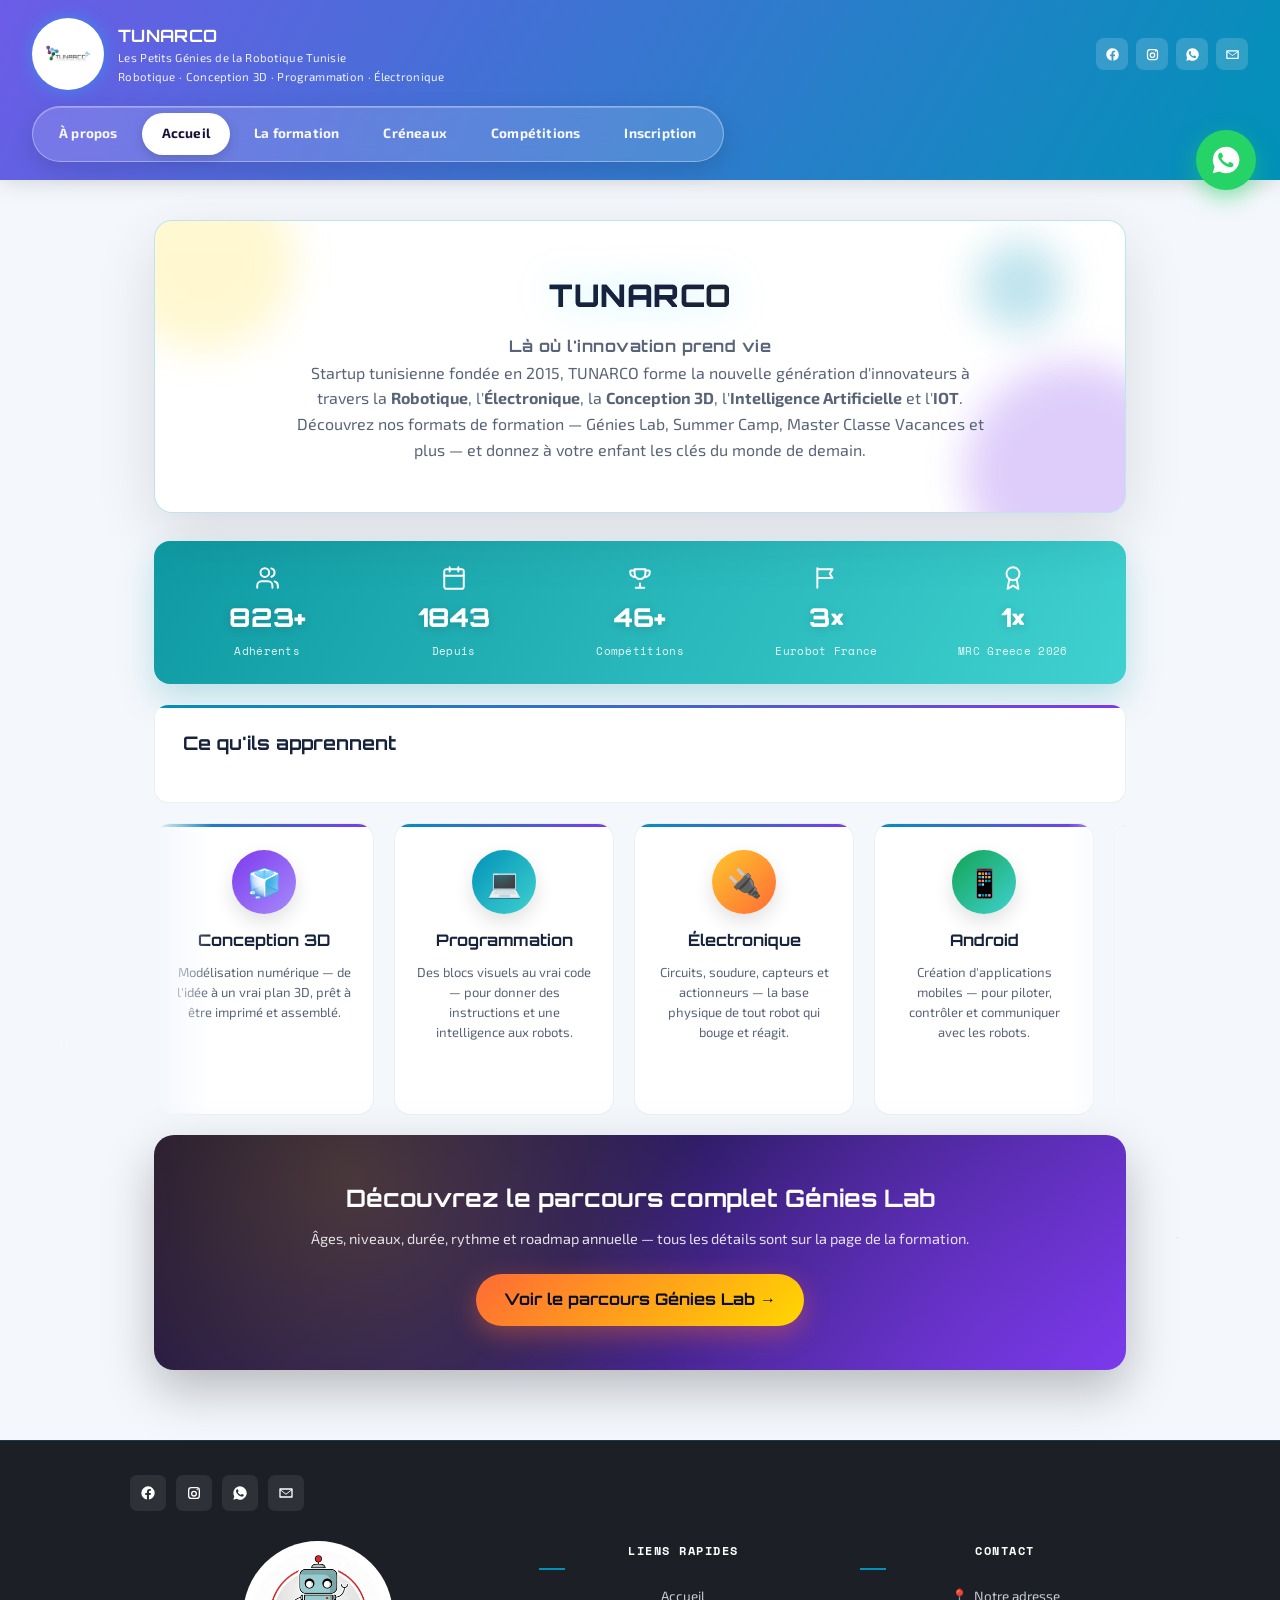
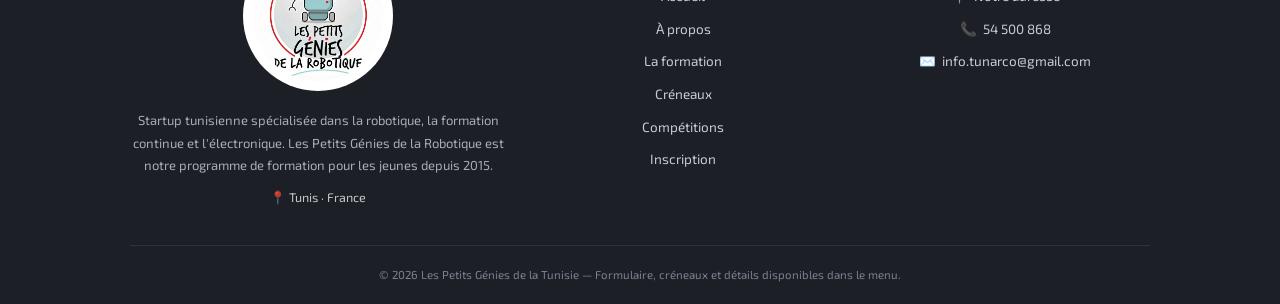
==== commit 20902c1f: "Add files via upload" ====
--- a/index.html
+++ b/index.html
@@ -11,6 +11,7 @@
 </head>
 <body>
 <div id="pageTransition"></div>
+<a href="https://wa.me/21654500868" target="_blank" rel="noopener" class="whatsapp-float" aria-label="WhatsApp"><svg viewBox="0 0 24 24"><path d="M12 2a10 10 0 0 0-8.6 15L2 22l5.1-1.3A10 10 0 1 0 12 2zm5.8 14.2c-.2.6-1.4 1.2-1.9 1.2-.5.1-1.1.1-1.8-.1-.4-.1-1-.3-1.7-.6-3-1.3-4.9-4.3-5.1-4.5-.1-.2-1.2-1.6-1.2-3s.8-2.1 1-2.4c.2-.2.5-.3.7-.3h.5c.2 0 .4 0 .6.4.2.5.7 1.7.8 1.9.1.2.1.4 0 .6-.1.2-.2.3-.3.5-.2.2-.3.3-.5.5-.2.2-.3.4-.1.7.2.3.8 1.3 1.7 2.1 1.2 1 2.1 1.4 2.5 1.6.3.1.5.1.7-.1.2-.2.7-.8.9-1.1.2-.3.4-.2.6-.1.2.1 1.6.7 1.8.9.2.1.4.2.4.3.1.2.1.7-.1 1.3z"/></svg></a>
 <header class="site-header">
   <div class="brand">
     <img class="logo-img" src="assets/logo-tunarco.png" alt="Logo TUNARCO">
